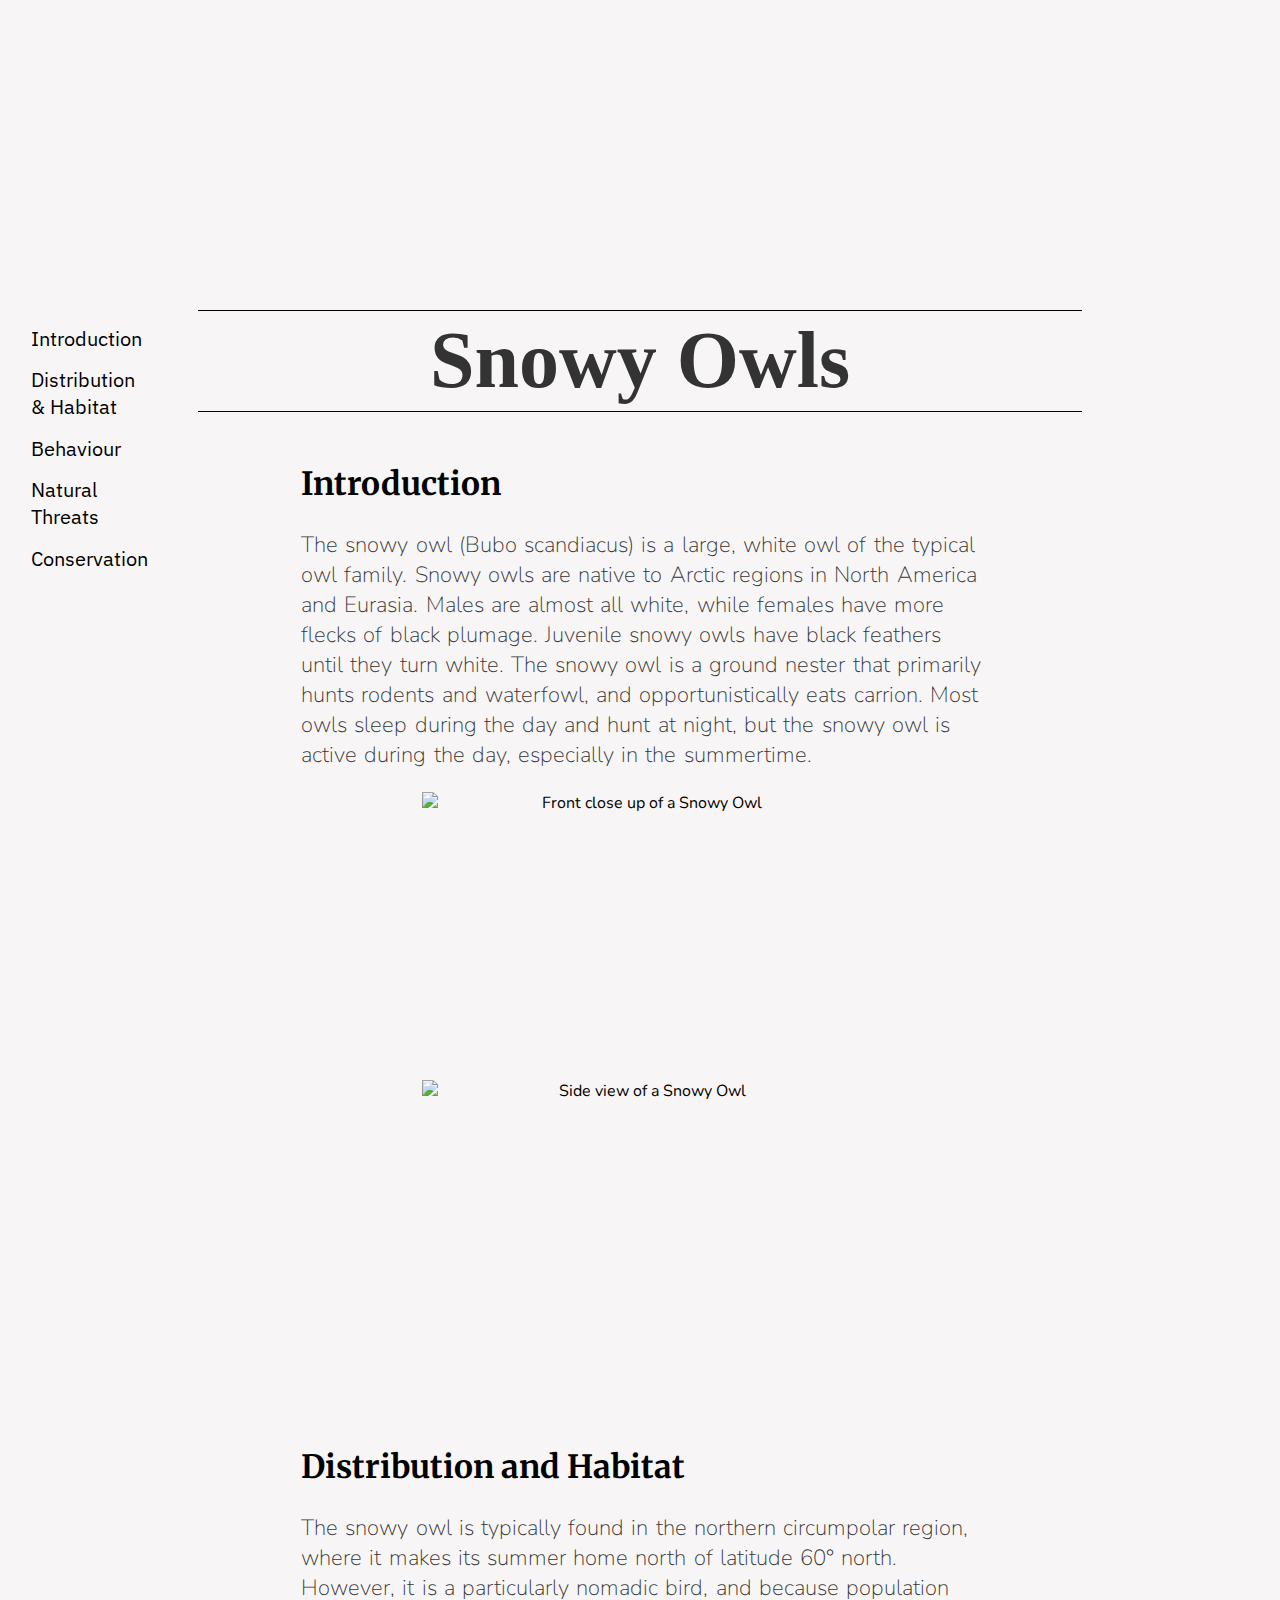
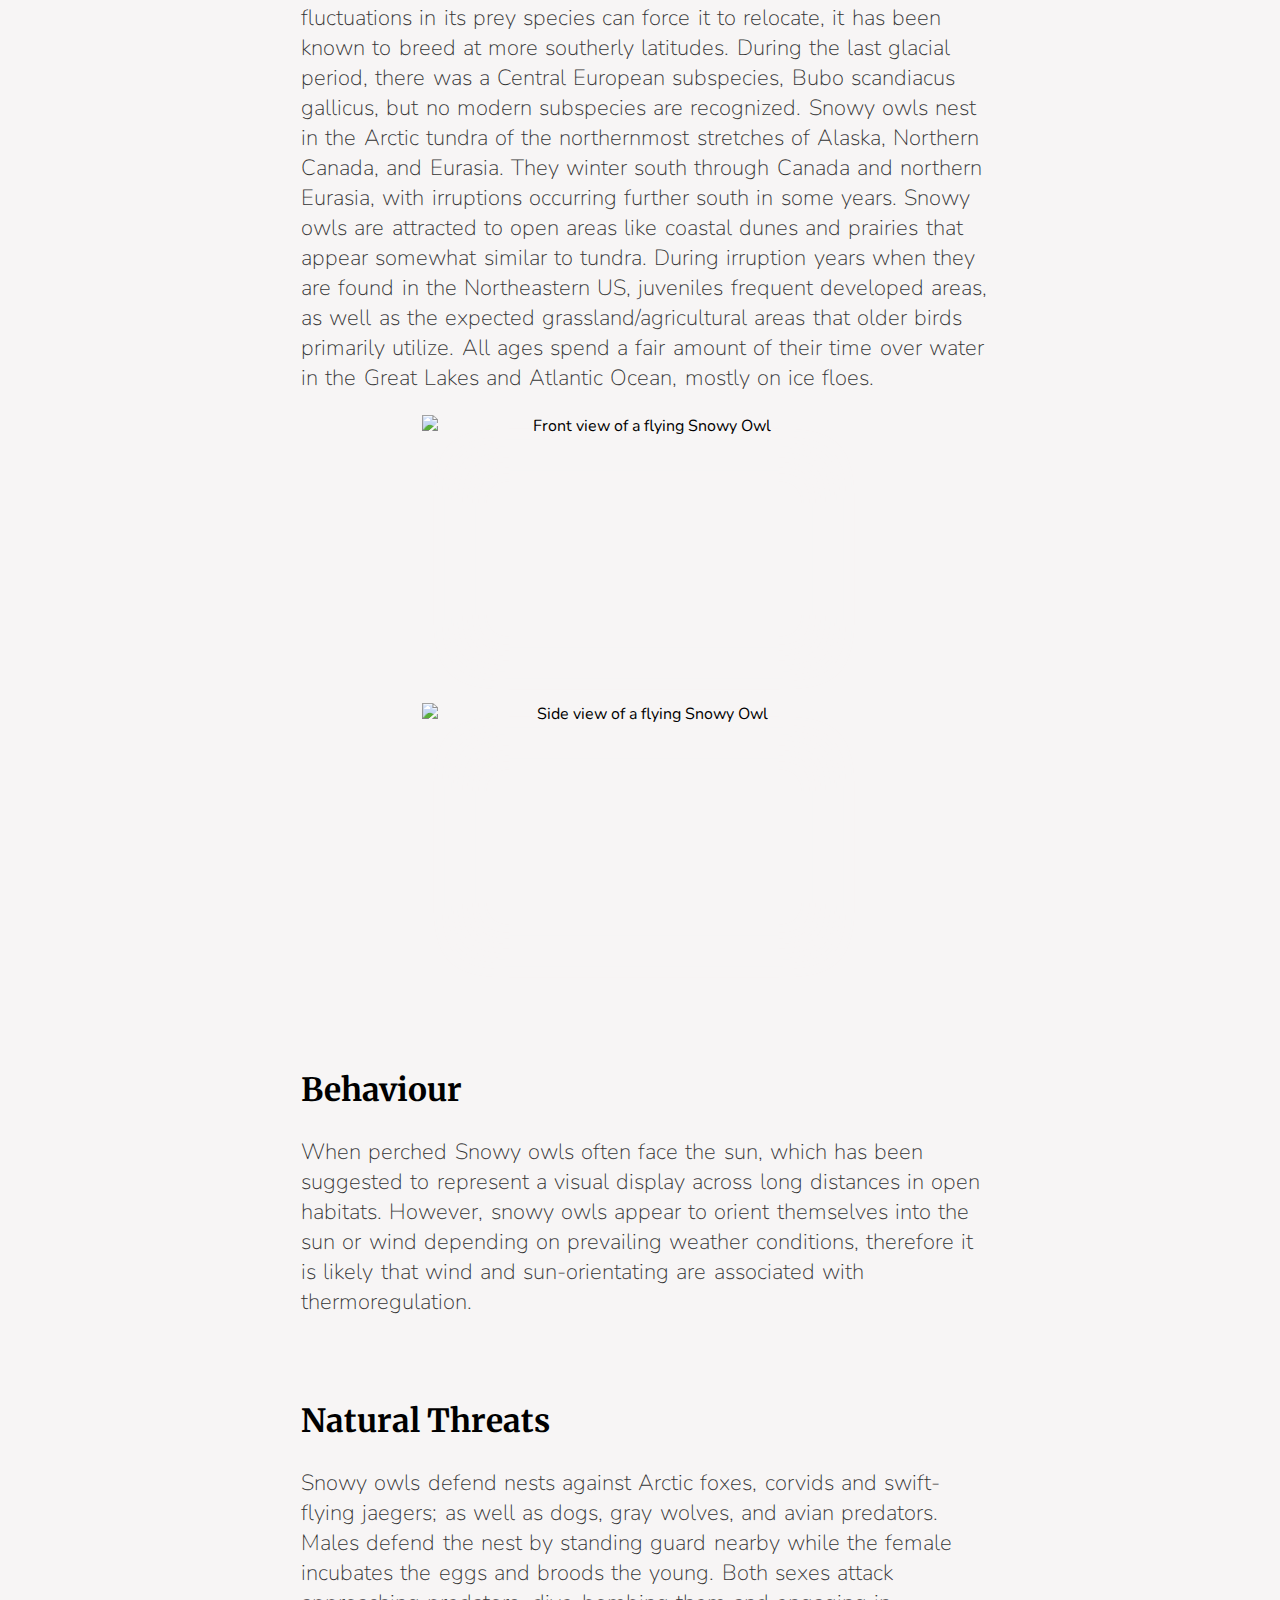
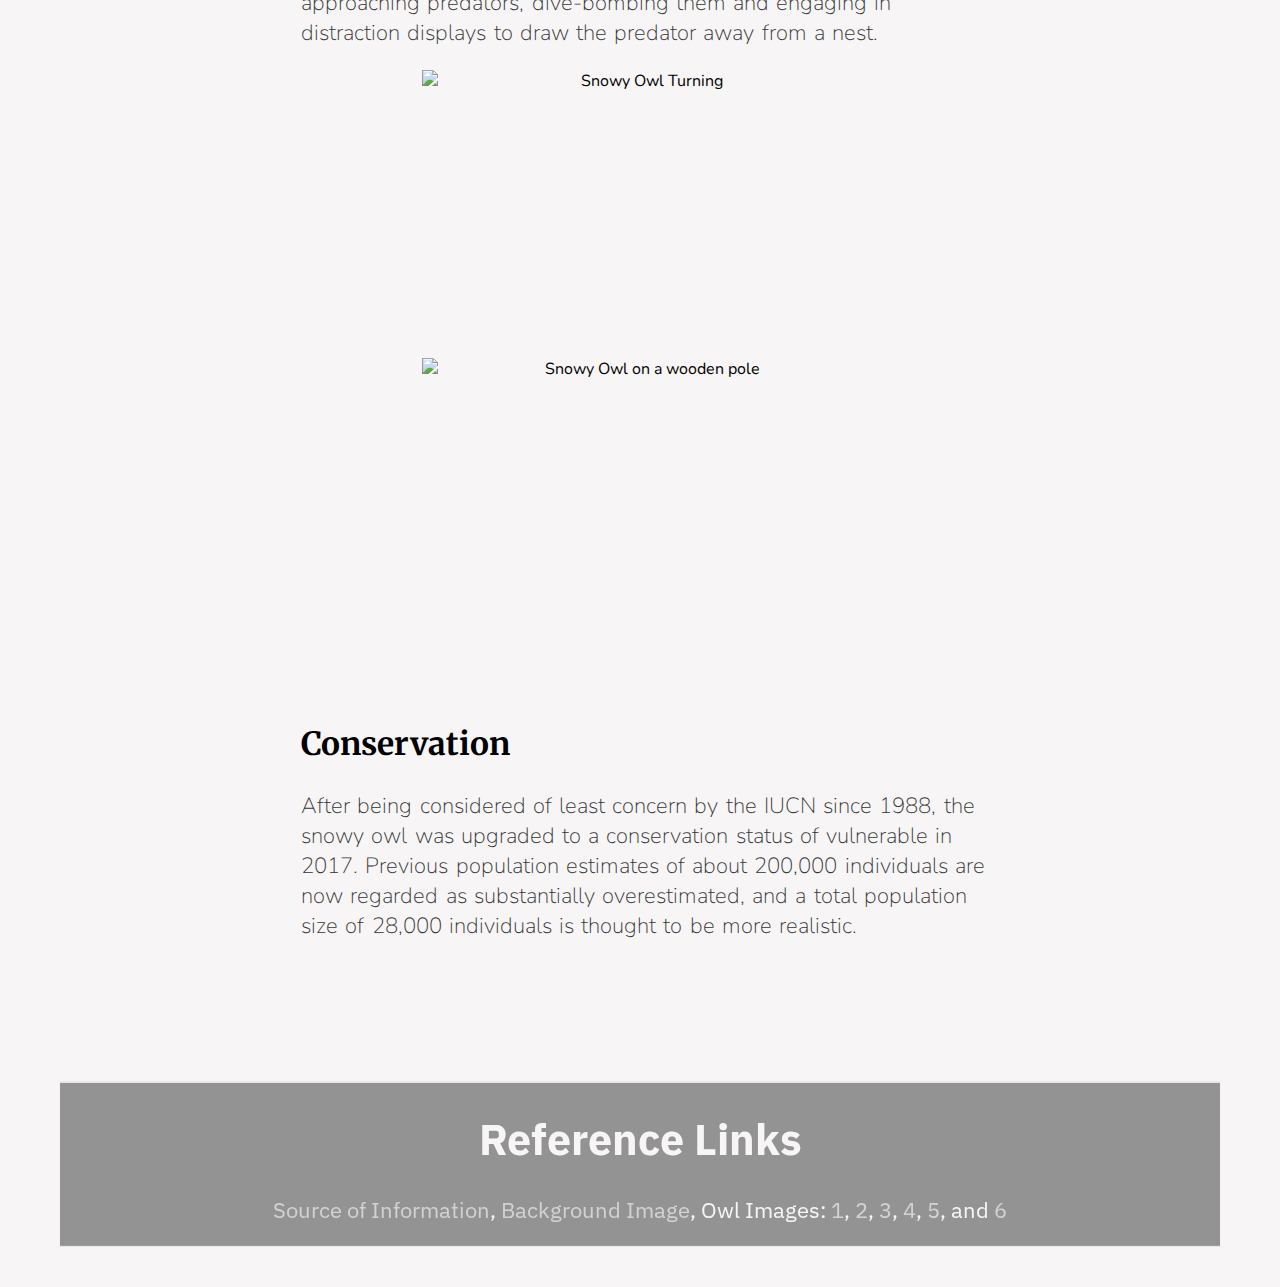
==== index.html @ 96565e96 "References and Layout" ====
<!DOCTYPE html>
<link rel="stylesheet" type="text/css" href="main.css">
<link rel="script" type="text/javascript" href="script.js">

<title>
  Snowy Owls
</title>

<div class = "banner-image-container" id = "Introduction"></div>

<ul class = "list-left">
  <li><a href="#Introduction">Introduction</a></li>
  <li><a href="#Distribution and Habitat">Distribution & Habitat</a></li>
  <li><a href="#Behaviour">Behaviour</a></li>
  <li><a href="#Natural Threats">Natural Threats</a></li>
  <li><a href="#Conservation">Conservation</a></li>
  <li><a href="#References">References</a></li>
</ul>

<div class = "sticky-head-container">
  <h1 class = "head-container">
    Snowy Owls
  </h1>
</div>

<div class = "body-container">
  <h2 class = "subtitle">Introduction</h2>
  <p class = "info-container">
    The snowy owl (Bubo scandiacus) is a large, white owl of the typical owl family. Snowy owls are native to Arctic regions in North America and Eurasia. Males are almost all white, while females have more flecks of black plumage. Juvenile snowy owls have black feathers until they turn white. The snowy owl is a ground nester that primarily hunts rodents and waterfowl, and opportunistically eats carrion. Most owls sleep during the day and hunt at night, but the snowy owl is active during the day, especially in the summertime.
  </p>

  <div class = "body-image-container">
    <p>
        <img class = "body-image" src = "content/Close Owl.png" alt = "Front close up of a Snowy Owl">
        <img class = "body-image" src = "content/owlStaring.png" alt = "Side view of a Snowy Owl">
    </p>
  </div>

  <br><br>

  <h2 class = "subtitle" id = "Distribution and Habitat">Distribution and Habitat</h2>
  <p class = "info-container">
    The snowy owl is typically found in the northern circumpolar region, where it makes its summer home north of latitude 60° north. However, it is a particularly nomadic bird, and because population fluctuations in its prey species can force it to relocate, it has been known to breed at more southerly latitudes. During the last glacial period, there was a Central European subspecies, Bubo scandiacus gallicus, but no modern subspecies are recognized.
    Snowy owls nest in the Arctic tundra of the northernmost stretches of Alaska, Northern Canada, and Eurasia. They winter south through Canada and northern Eurasia, with irruptions occurring further south in some years. Snowy owls are attracted to open areas like coastal dunes and prairies that appear somewhat similar to tundra. During irruption years when they are found in the Northeastern US, juveniles frequent developed areas, as well as the expected grassland/agricultural areas that older birds primarily utilize. All ages spend a fair amount of their time over water in the Great Lakes and Atlantic Ocean, mostly on ice floes.
  </p>

  <div class = "body-image-container">
    <p>
        <img class = "body-image" src = "content/owlFlight.png" alt = "Front view of a flying Snowy Owl">
        <img class = "body-image" src = "content/owlFlight2.png" alt = "Side view of a flying Snowy Owl">
    </p>
  </div>

  <br><br>

  <h2 class = "subtitle" id = "Behaviour">Behaviour</h2>
  <p class = "info-container">
      When perched Snowy owls often face the sun, which has been suggested to represent a visual display across long distances in open habitats. However, snowy owls appear to orient themselves into the sun or wind depending on prevailing weather conditions, therefore it is likely that wind and sun-orientating are associated with thermoregulation.
  </p>

  <br><br>

  <h2 class = "subtitle" id = "Natural Threats">Natural Threats</h2>
  <p class = "info-container">
      Snowy owls defend nests against Arctic foxes, corvids and swift-flying jaegers; as well as dogs, gray wolves, and avian predators. Males defend the nest by standing guard nearby while the female incubates the eggs and broods the young. Both sexes attack approaching predators, dive-bombing them and engaging in distraction displays to draw the predator away from a nest.
  </p>

  <div class = "body-image-container">
    <p>
        <img class = "body-image" src = "content/snowOwlTurning.png" alt = "Snowy Owl Turning">
        <img class = "body-image" src = "content/snowOwlTurning2.png" alt = "Snowy Owl on a wooden pole">
    </p>
  </div>
  
  <br><br>

  <h2 class = "subtitle" id = "Conservation">Conservation</h2>
  <p class = "info-container">
      After being considered of least concern by the IUCN since 1988, the snowy owl was upgraded to a conservation status of vulnerable in 2017. Previous population estimates of about 200,000 individuals are now regarded as substantially overestimated, and a total population size of 28,000 individuals is thought to be more realistic.
  </p>
</div>

<div class = "banner-image-container">
  <div class = "footer" id = "References">
    <h1>Reference Links</h1>
    <p>
      <a class = "reference" href = https://en.wikipedia.org/wiki/Snowy_owl target="_blank">Source of Information</a>, 
      <a class = "reference" href = https://commons.wikimedia.org/wiki/File:Snowy_forest_in_Austria_(Unsplash).jpg target="_blank">Background Image</a>, 
      Owl Images: 
      <a class = "reference" href = https://vistapointe.net/snowy-owl.html target="_blank">1</a>, 
      <a class = "reference" href = https://www.audubon.org/field-guide/bird/snowy-owl target="_blank">2</a>, 
      <a class = "reference" href = https://dailyhive.com/toronto/toronto-snowy-owls-photos target="_blank">3</a>, 
      <a class = "reference" href = https://oceanwide-expeditions.com/blog/secrets-of-the-snowy-owl-habitat-adaptations-and-other-facts target="_blank">4</a>, 
      <a class = "reference" href = https://bryanpfeiffer.com/2017/11/10/snowy-owl-alert target="_blank">5</a>, and 
      <a class = "reference" href = https://www.metrotimes.com/news-hits/archives/2017/12/29/locals-say-theyre-spotting-snowy-owls-in-downtown-detroit target="_blank">6</a>
    </p>
  </div>
</div>
---- main.css ----
@import url("https://fonts.googleapis.com/css?family=Oxygen|Merriweather:300i|Questrial|Nunito:300|IBM+Plex+Sans:300i");
*{ box-sizing: border-box}

html {height: 100%}

.banner-image-container {
    background-image: url("content/Snowy_forest 3.png");
    min-height: 32.5%;
    margin: 0% 0% 0.75% 0%;
    background-attachment: fixed;
    background-position: center;
    background-repeat: no-repeat;
    background-size: cover;
    filter: opacity(50px);
}

body {
    color: black;
    background-color: #F7F5F5 ;
    height: 100%;
}

.sticky-head-container{
    position: sticky;
    top: 0;
    margin: 0.5% 15% 0.5% 15%;
    background-color: #F7F5F5;
}

.head-container {
    margin: 0.5% 0% 0.5% 0%;
    padding: 0.5%;
    border-top: 0.015em solid black;
    border-bottom: 0.015em solid black;
    text-align: center;
    font-size: 500%;
    font-family: 'Merriweather' sans-serif;
    color: #333333;
}

.body-container {
    width: 56vw;
    display: inline-block;
    margin: 0.5% 22% 1.5% 22%;
    padding: 1% 1.2% 1% 1.2%;
}

.subtitle {
    font-family: 'Merriweather', sans-serif;
    font-size: 200%;
}

.info-container {
    text-align: left;
    font-family: 'Nunito', sans-serif;
    font-weight: 2;
    font-size: 138%;
    word-spacing: 0.1em;
    color: #333333;
}

.body-image-container {
    text-align: center;
    vertical-align: middle;
    font-family: 'Nunito', sans-serif;
}

.body-image {
    display: inline-block;
    text-align: center;
    vertical-align: middle;
    width: 28em;
    height: 18em;
    padding: 0% 0.25% 0% 0.25%;
    /* border: 2px solid black; */
    box-shadow: inset 0px 0px 40px 40px #F7F5F5;
}

.list-left {
    width: 12%;
    padding: 0;
    background-color: #F7F5F5;
    position: fixed;
    height: 30%;
    /* top: 32.5%; */
    bottom: 32.5%;
    overflow: auto;
    list-style-type: none;
    font-family: 'IBM Plex Sans', sans-serif;
    text-align: left;
    font-size: 125%;
}

.list-left a {
    display: block;
    color: #000;
    padding: 4.75% 15%;
    text-decoration: none;
}
  
.list-left a.active {
    background-color: #4CAF50;
    color: #F7F5F5;
}
  
.list-left a:hover:not(.active) {
    background-color: #777;
    color: #F7F5F5;
}

.footer {
    margin: 0% 4% 0% 4%;
    transform: translate(0, 52.5%);
    border: 0.02em solid #f1f1f1;
    background-color: rgba(0,0,0, 0.4);
    text-align: center;
    font-family: 'IBM Plex Sans', sans-serif;
    color: #F7F5F5;
    font-size: 135%;
  }

a.reference:link {
    color: rgb(210, 210, 210);
    text-decoration: none;
}

a.reference:visited {
    color: rgb(190, 190, 190);
    text-decoration: none;
}

a.reference:hover {
    color: rgb(190, 190, 190);
    text-decoration: none;
}

a.reference:active {
    color: rgb(190, 190, 190);
    text-decoration: none;
}
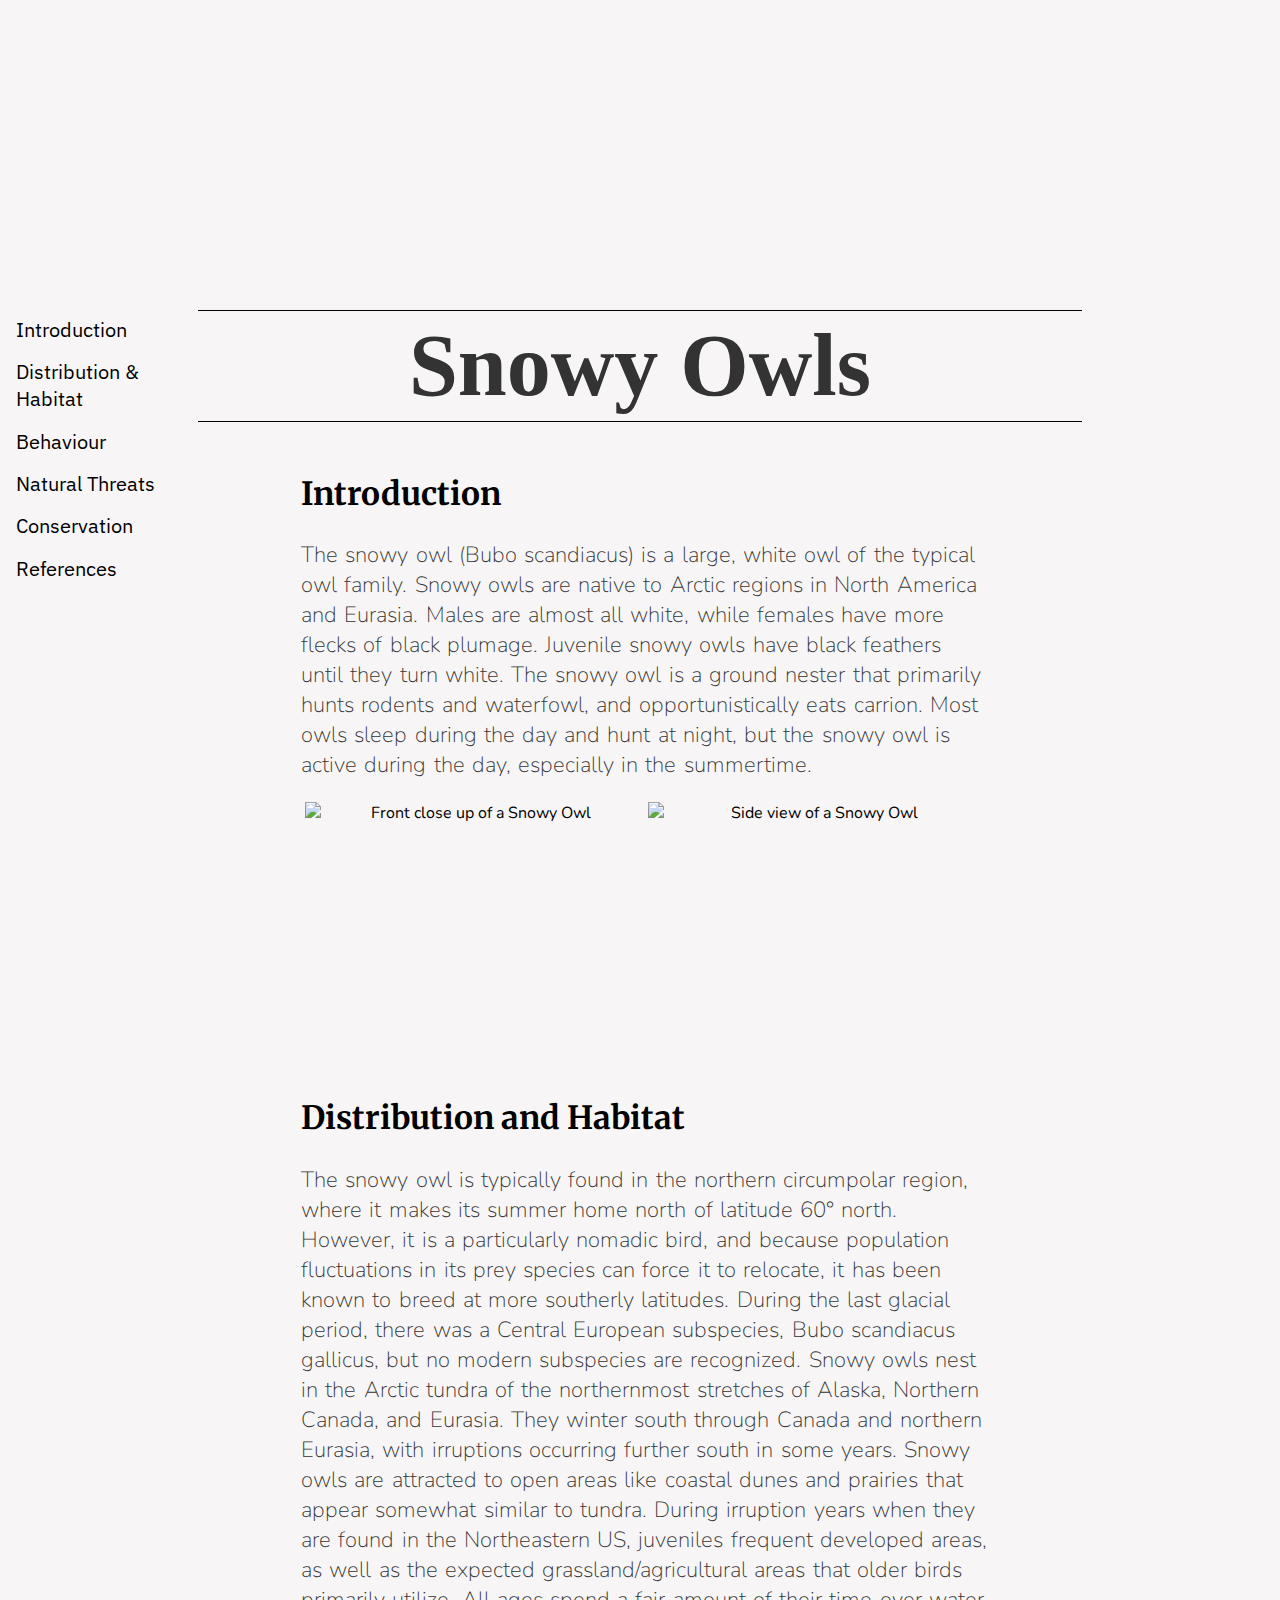
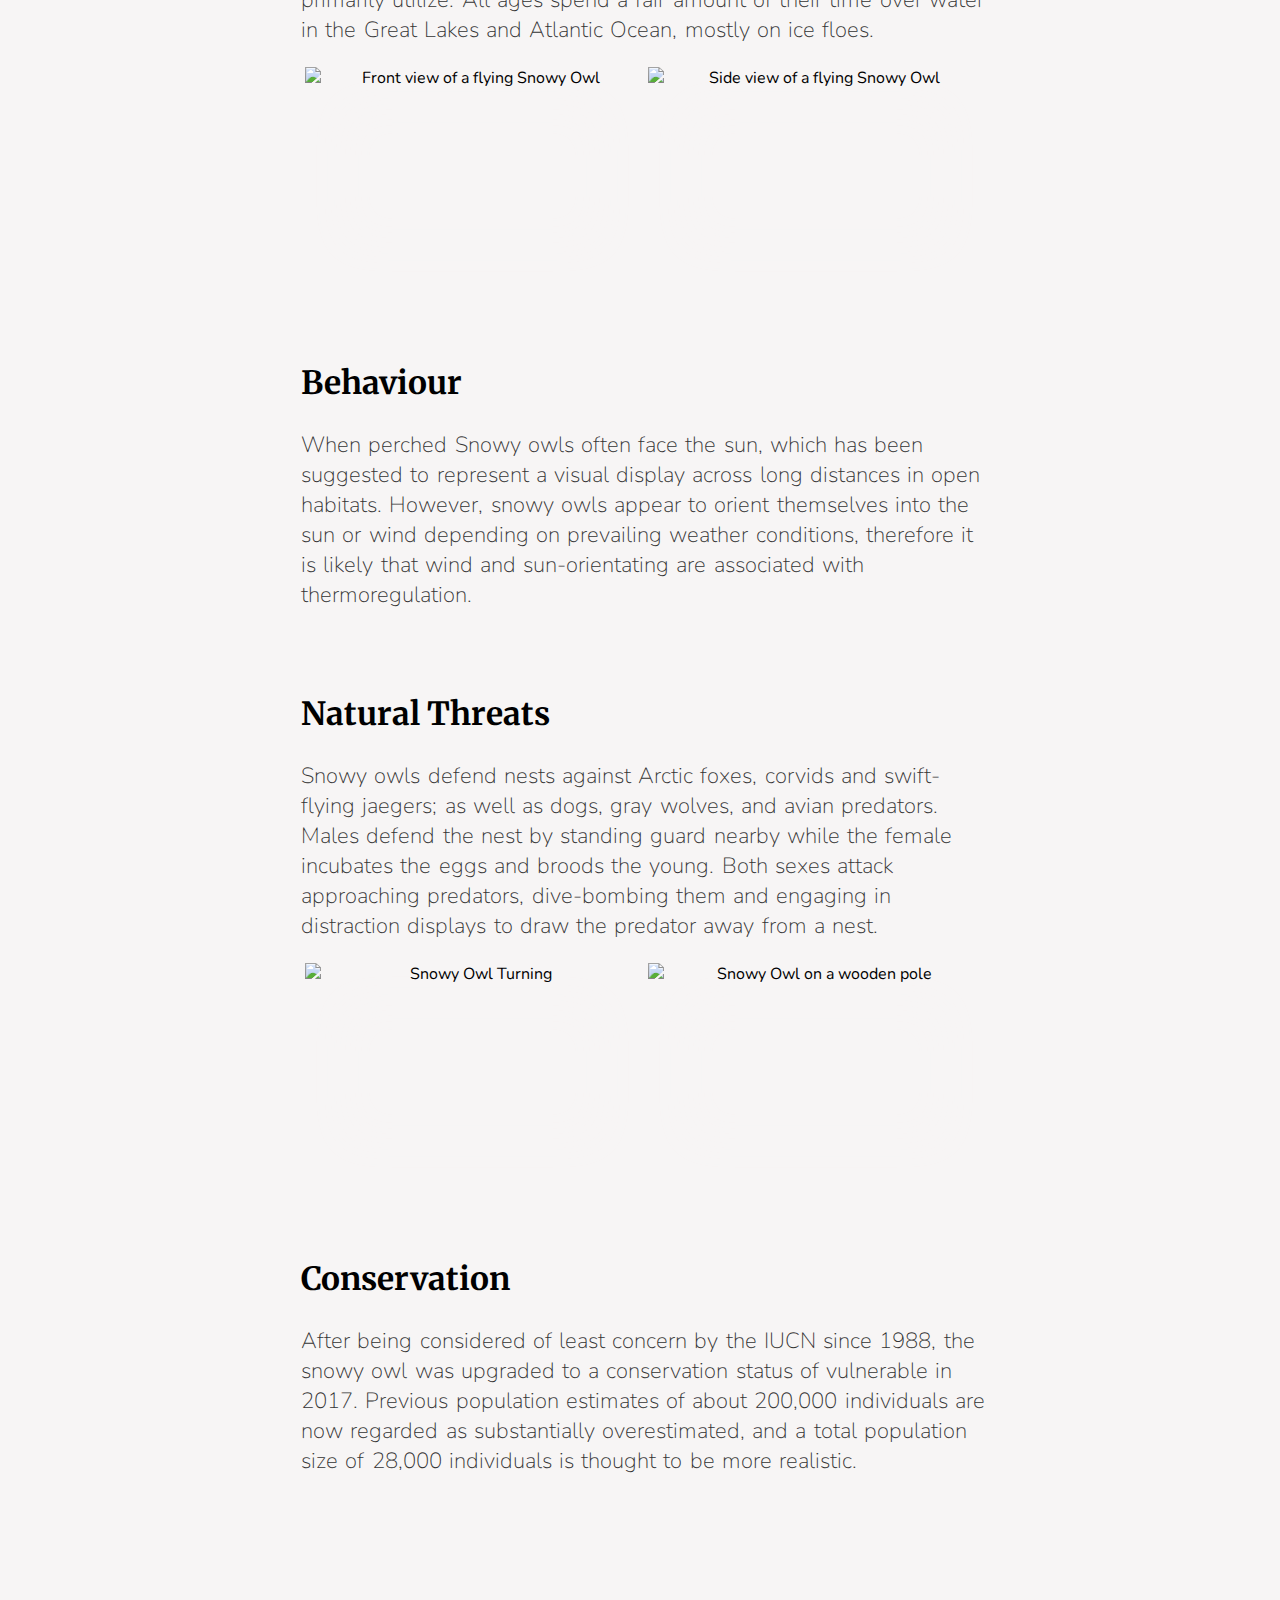
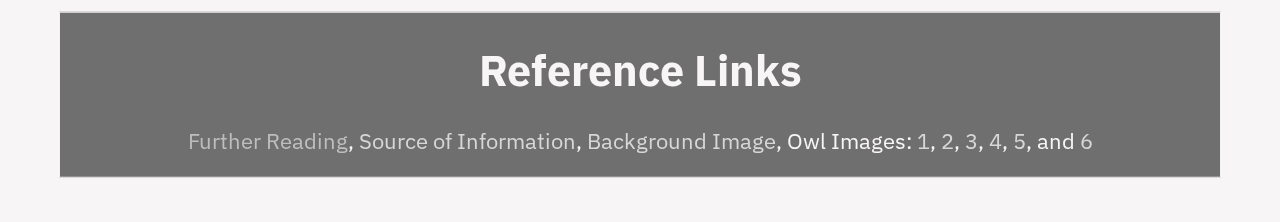
==== commit 0121aad7: "QOL Improvements" ====
--- a/index.html
+++ b/index.html
@@ -84,6 +84,7 @@
   <div class = "footer" id = "References">
     <h1>Reference Links</h1>
     <p>
+      <a class = "reference" href = >Further Reading</a>, 
       <a class = "reference" href = https://en.wikipedia.org/wiki/Snowy_owl target="_blank">Source of Information</a>, 
       <a class = "reference" href = https://commons.wikimedia.org/wiki/File:Snowy_forest_in_Austria_(Unsplash).jpg target="_blank">Background Image</a>, 
       Owl Images: 
--- a/main.css
+++ b/main.css
@@ -1,7 +1,10 @@
 @import url("https://fonts.googleapis.com/css?family=Oxygen|Merriweather:300i|Questrial|Nunito:300|IBM+Plex+Sans:300i");
 *{ box-sizing: border-box}
 
-html {height: 100%}
+html {
+    height: 100%;
+    scroll-behavior: smooth;
+}
 
 .banner-image-container {
     background-image: url("content/Snowy_forest 3.png");
@@ -33,7 +36,7 @@
     border-top: 0.015em solid black;
     border-bottom: 0.015em solid black;
     text-align: center;
-    font-size: 500%;
+    font-size: 550%;
     font-family: 'Merriweather' sans-serif;
     color: #333333;
 }
@@ -69,20 +72,18 @@
     display: inline-block;
     text-align: center;
     vertical-align: middle;
-    width: 28em;
-    height: 18em;
+    width: 26.5vw;
+    height: 17vw;
     padding: 0% 0.25% 0% 0.25%;
-    /* border: 2px solid black; */
     box-shadow: inset 0px 0px 40px 40px #F7F5F5;
 }
 
 .list-left {
-    width: 12%;
+    width: 12.6%;
     padding: 0;
     background-color: #F7F5F5;
     position: fixed;
-    height: 30%;
-    /* top: 32.5%; */
+    height: 31%;
     bottom: 32.5%;
     overflow: auto;
     list-style-type: none;
@@ -94,7 +95,7 @@
 .list-left a {
     display: block;
     color: #000;
-    padding: 4.75% 15%;
+    padding: 4.75% 5%;
     text-decoration: none;
 }
   
@@ -106,13 +107,14 @@
 .list-left a:hover:not(.active) {
     background-color: #777;
     color: #F7F5F5;
+    transition: 0.25s;
 }
 
 .footer {
     margin: 0% 4% 0% 4%;
-    transform: translate(0, 52.5%);
+    transform: translate(0, 50%);
     border: 0.02em solid #f1f1f1;
-    background-color: rgba(0,0,0, 0.4);
+    background-color: rgba(0,0,0, 0.55);
     text-align: center;
     font-family: 'IBM Plex Sans', sans-serif;
     color: #F7F5F5;
@@ -120,7 +122,7 @@
   }
 
 a.reference:link {
-    color: rgb(210, 210, 210);
+    color: rgb(215, 215, 215);
     text-decoration: none;
 }
 
@@ -130,11 +132,14 @@
 }
 
 a.reference:hover {
-    color: rgb(190, 190, 190);
+    color: rgb(255, 255, 255);
     text-decoration: none;
+    transition: 0.6s;
 }
 
 a.reference:active {
     color: rgb(190, 190, 190);
     text-decoration: none;
-}+}
+
+/* TODO: Second page for 'further reading' */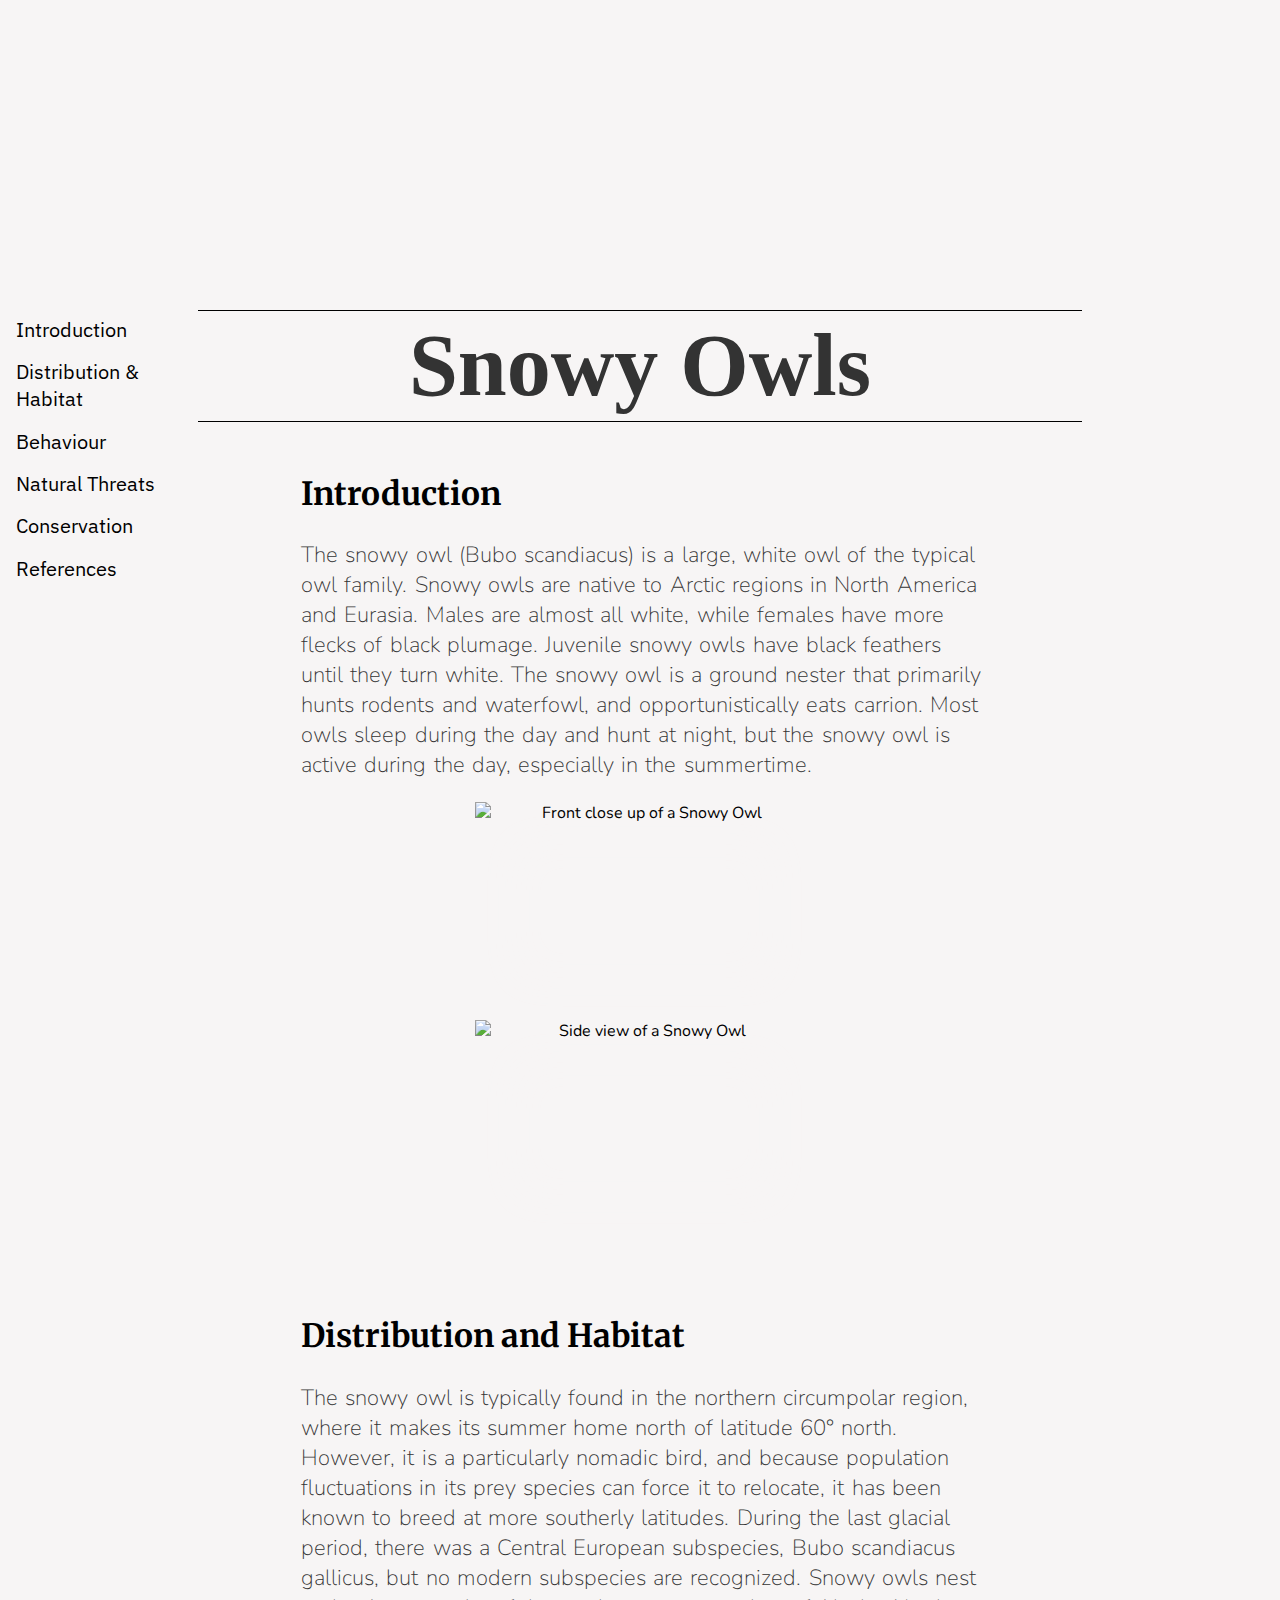
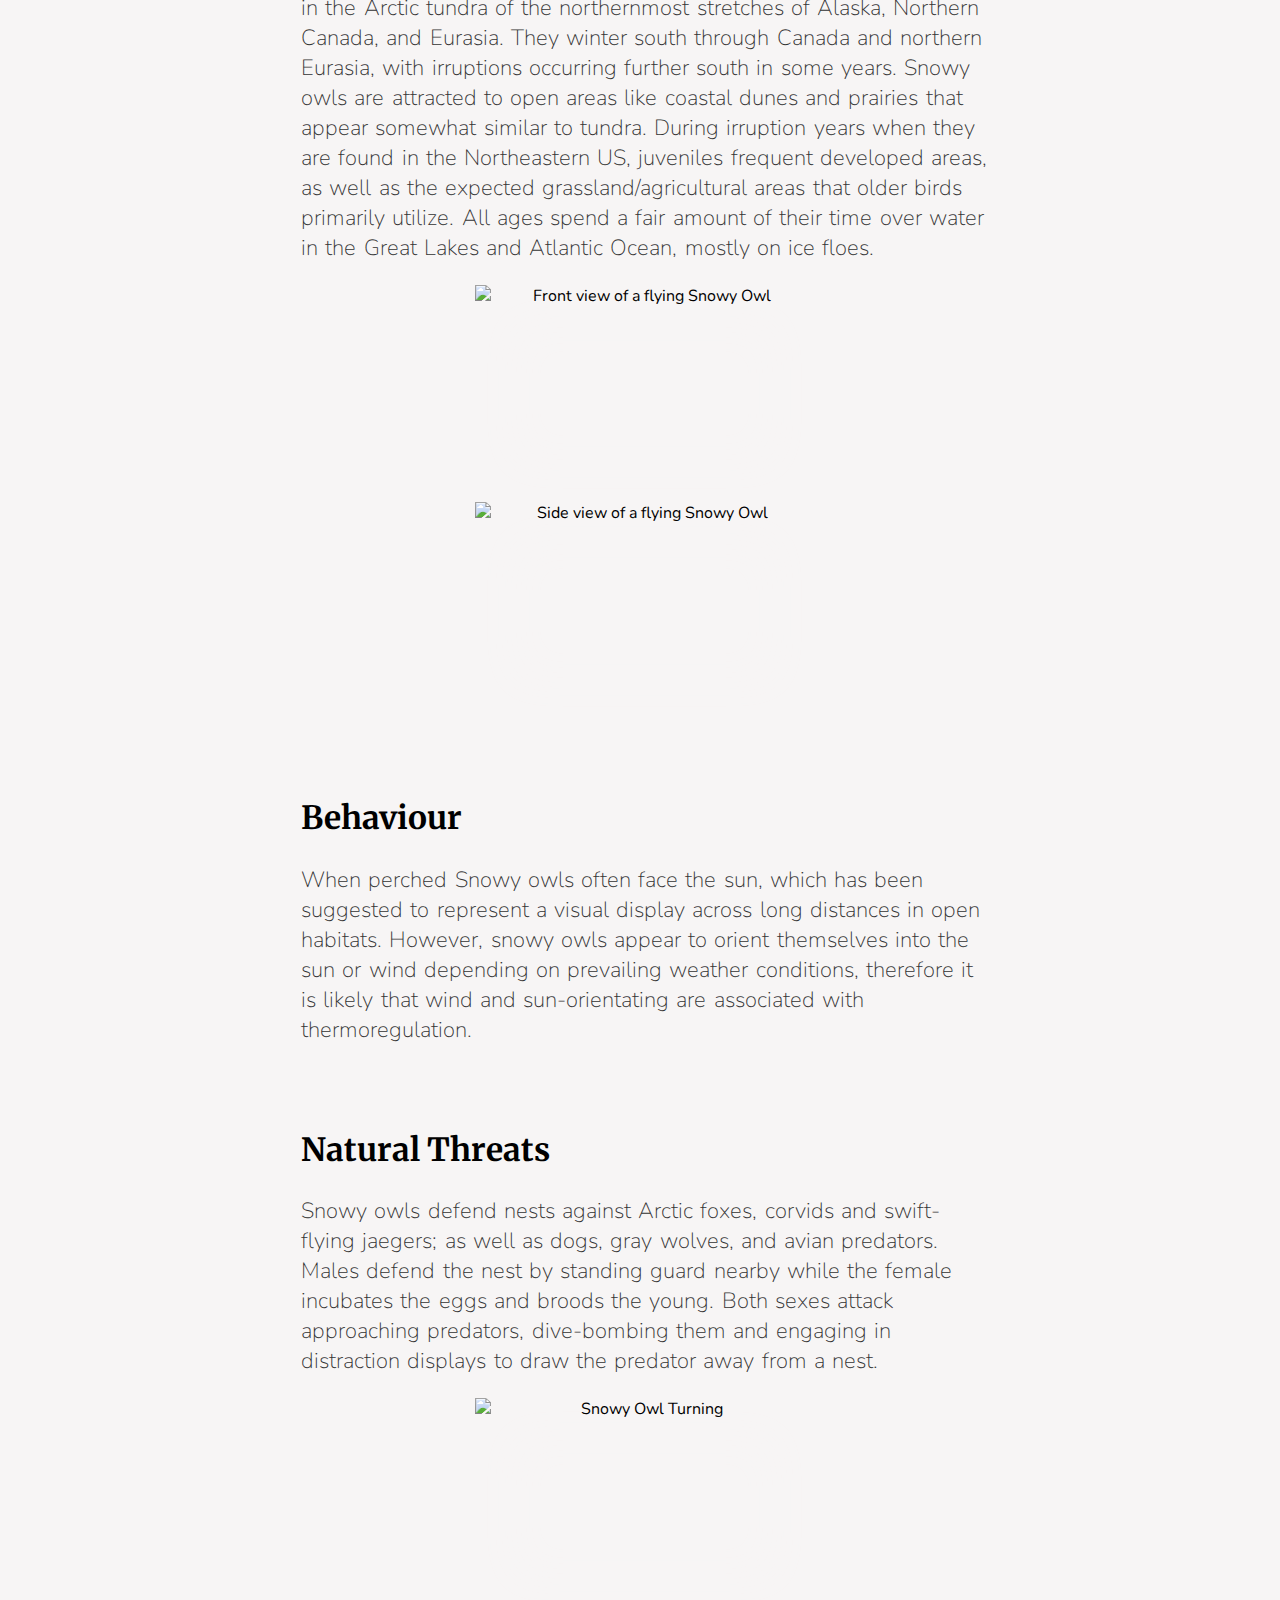
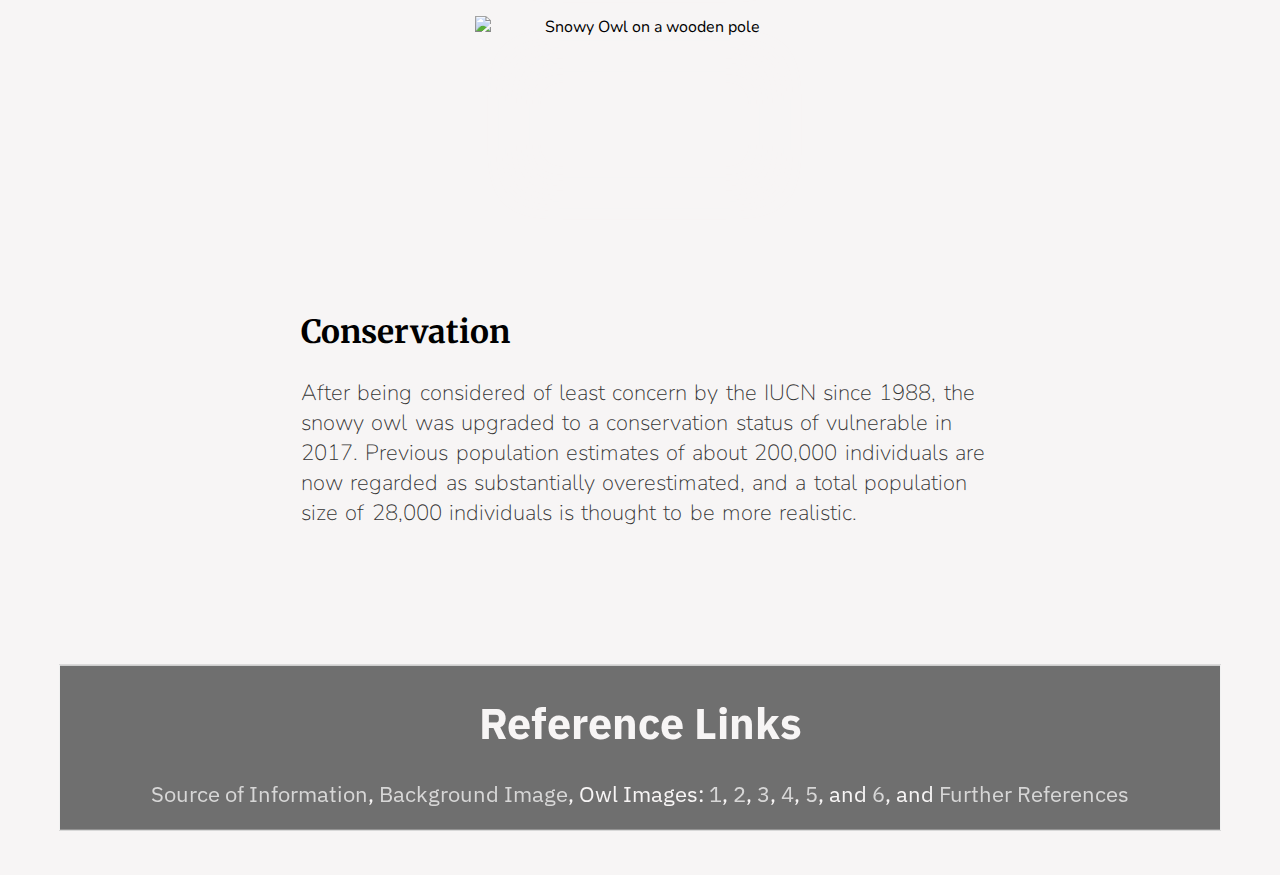
==== commit 95018191: "References" ====
--- a/index.html
+++ b/index.html
@@ -6,7 +6,7 @@
   Snowy Owls
 </title>
 
-<div class = "banner-image-container" id = "Introduction"></div>
+<div class = "banner-image-container" alt = "Snowy forest on a mountain" id = "Introduction" ></div>
 
 <ul class = "list-left">
   <li><a href="#Introduction">Introduction</a></li>
@@ -29,12 +29,10 @@
     The snowy owl (Bubo scandiacus) is a large, white owl of the typical owl family. Snowy owls are native to Arctic regions in North America and Eurasia. Males are almost all white, while females have more flecks of black plumage. Juvenile snowy owls have black feathers until they turn white. The snowy owl is a ground nester that primarily hunts rodents and waterfowl, and opportunistically eats carrion. Most owls sleep during the day and hunt at night, but the snowy owl is active during the day, especially in the summertime.
   </p>
 
-  <div class = "body-image-container">
-    <p>
-        <img class = "body-image" src = "content/Close Owl.png" alt = "Front close up of a Snowy Owl">
-        <img class = "body-image" src = "content/owlStaring.png" alt = "Side view of a Snowy Owl">
-    </p>
-  </div>
+  <p class = "body-image-container">
+      <img class = "body-image" src = "content/Close Owl.png" alt = "Front close up of a Snowy Owl">
+      <img class = "body-image" src = "content/owlStaring.png" alt = "Side view of a Snowy Owl">
+  </p>
 
   <br><br>
 
@@ -44,12 +42,10 @@
     Snowy owls nest in the Arctic tundra of the northernmost stretches of Alaska, Northern Canada, and Eurasia. They winter south through Canada and northern Eurasia, with irruptions occurring further south in some years. Snowy owls are attracted to open areas like coastal dunes and prairies that appear somewhat similar to tundra. During irruption years when they are found in the Northeastern US, juveniles frequent developed areas, as well as the expected grassland/agricultural areas that older birds primarily utilize. All ages spend a fair amount of their time over water in the Great Lakes and Atlantic Ocean, mostly on ice floes.
   </p>
 
-  <div class = "body-image-container">
-    <p>
-        <img class = "body-image" src = "content/owlFlight.png" alt = "Front view of a flying Snowy Owl">
-        <img class = "body-image" src = "content/owlFlight2.png" alt = "Side view of a flying Snowy Owl">
-    </p>
-  </div>
+  <p class = "body-image-container">
+      <img class = "body-image" src = "content/owlFlight.png" alt = "Front view of a flying Snowy Owl">
+      <img class = "body-image" src = "content/owlFlight2.png" alt = "Side view of a flying Snowy Owl">
+  </p>
 
   <br><br>
 
@@ -65,12 +61,10 @@
       Snowy owls defend nests against Arctic foxes, corvids and swift-flying jaegers; as well as dogs, gray wolves, and avian predators. Males defend the nest by standing guard nearby while the female incubates the eggs and broods the young. Both sexes attack approaching predators, dive-bombing them and engaging in distraction displays to draw the predator away from a nest.
   </p>
 
-  <div class = "body-image-container">
-    <p>
-        <img class = "body-image" src = "content/snowOwlTurning.png" alt = "Snowy Owl Turning">
-        <img class = "body-image" src = "content/snowOwlTurning2.png" alt = "Snowy Owl on a wooden pole">
-    </p>
-  </div>
+  <p class = "body-image-container">
+      <img class = "body-image" src = "content/snowOwlTurning.png" alt = "Snowy Owl Turning">
+      <img class = "body-image" src = "content/snowOwlTurning2.png" alt = "Snowy Owl on a wooden pole">
+  </p>
   
   <br><br>
 
@@ -80,11 +74,10 @@
   </p>
 </div>
 
-<div class = "banner-image-container">
+<div class = "banner-image-container" alt = "Snowy forest on a mountain">
   <div class = "footer" id = "References">
     <h1>Reference Links</h1>
     <p>
-      <a class = "reference" href = >Further Reading</a>, 
       <a class = "reference" href = https://en.wikipedia.org/wiki/Snowy_owl target="_blank">Source of Information</a>, 
       <a class = "reference" href = https://commons.wikimedia.org/wiki/File:Snowy_forest_in_Austria_(Unsplash).jpg target="_blank">Background Image</a>, 
       Owl Images: 
@@ -93,7 +86,8 @@
       <a class = "reference" href = https://dailyhive.com/toronto/toronto-snowy-owls-photos target="_blank">3</a>, 
       <a class = "reference" href = https://oceanwide-expeditions.com/blog/secrets-of-the-snowy-owl-habitat-adaptations-and-other-facts target="_blank">4</a>, 
       <a class = "reference" href = https://bryanpfeiffer.com/2017/11/10/snowy-owl-alert target="_blank">5</a>, and 
-      <a class = "reference" href = https://www.metrotimes.com/news-hits/archives/2017/12/29/locals-say-theyre-spotting-snowy-owls-in-downtown-detroit target="_blank">6</a>
+      <a class = "reference" href = https://www.metrotimes.com/news-hits/archives/2017/12/29/locals-say-theyre-spotting-snowy-owls-in-downtown-detroit target="_blank">6</a>, and 
+      <a class = "reference" href = "subpage.html" target="_blank">Further References</a>
     </p>
   </div>
 </div>--- a/main.css
+++ b/main.css
@@ -72,7 +72,7 @@
     display: inline-block;
     text-align: center;
     vertical-align: middle;
-    width: 26.5vw;
+    width: 26.67vw;
     height: 17vw;
     padding: 0% 0.25% 0% 0.25%;
     box-shadow: inset 0px 0px 40px 40px #F7F5F5;
@@ -142,4 +142,13 @@
     text-decoration: none;
 }
 
-/* TODO: Second page for 'further reading' */+
+.reference-info {
+    text-align: left;
+    text-indent: 5%;
+    font-family: 'Nunito', sans-serif;
+    font-weight: 2;
+    font-size: 138%;
+    word-spacing: 0.1em;
+    color: #333333;
+}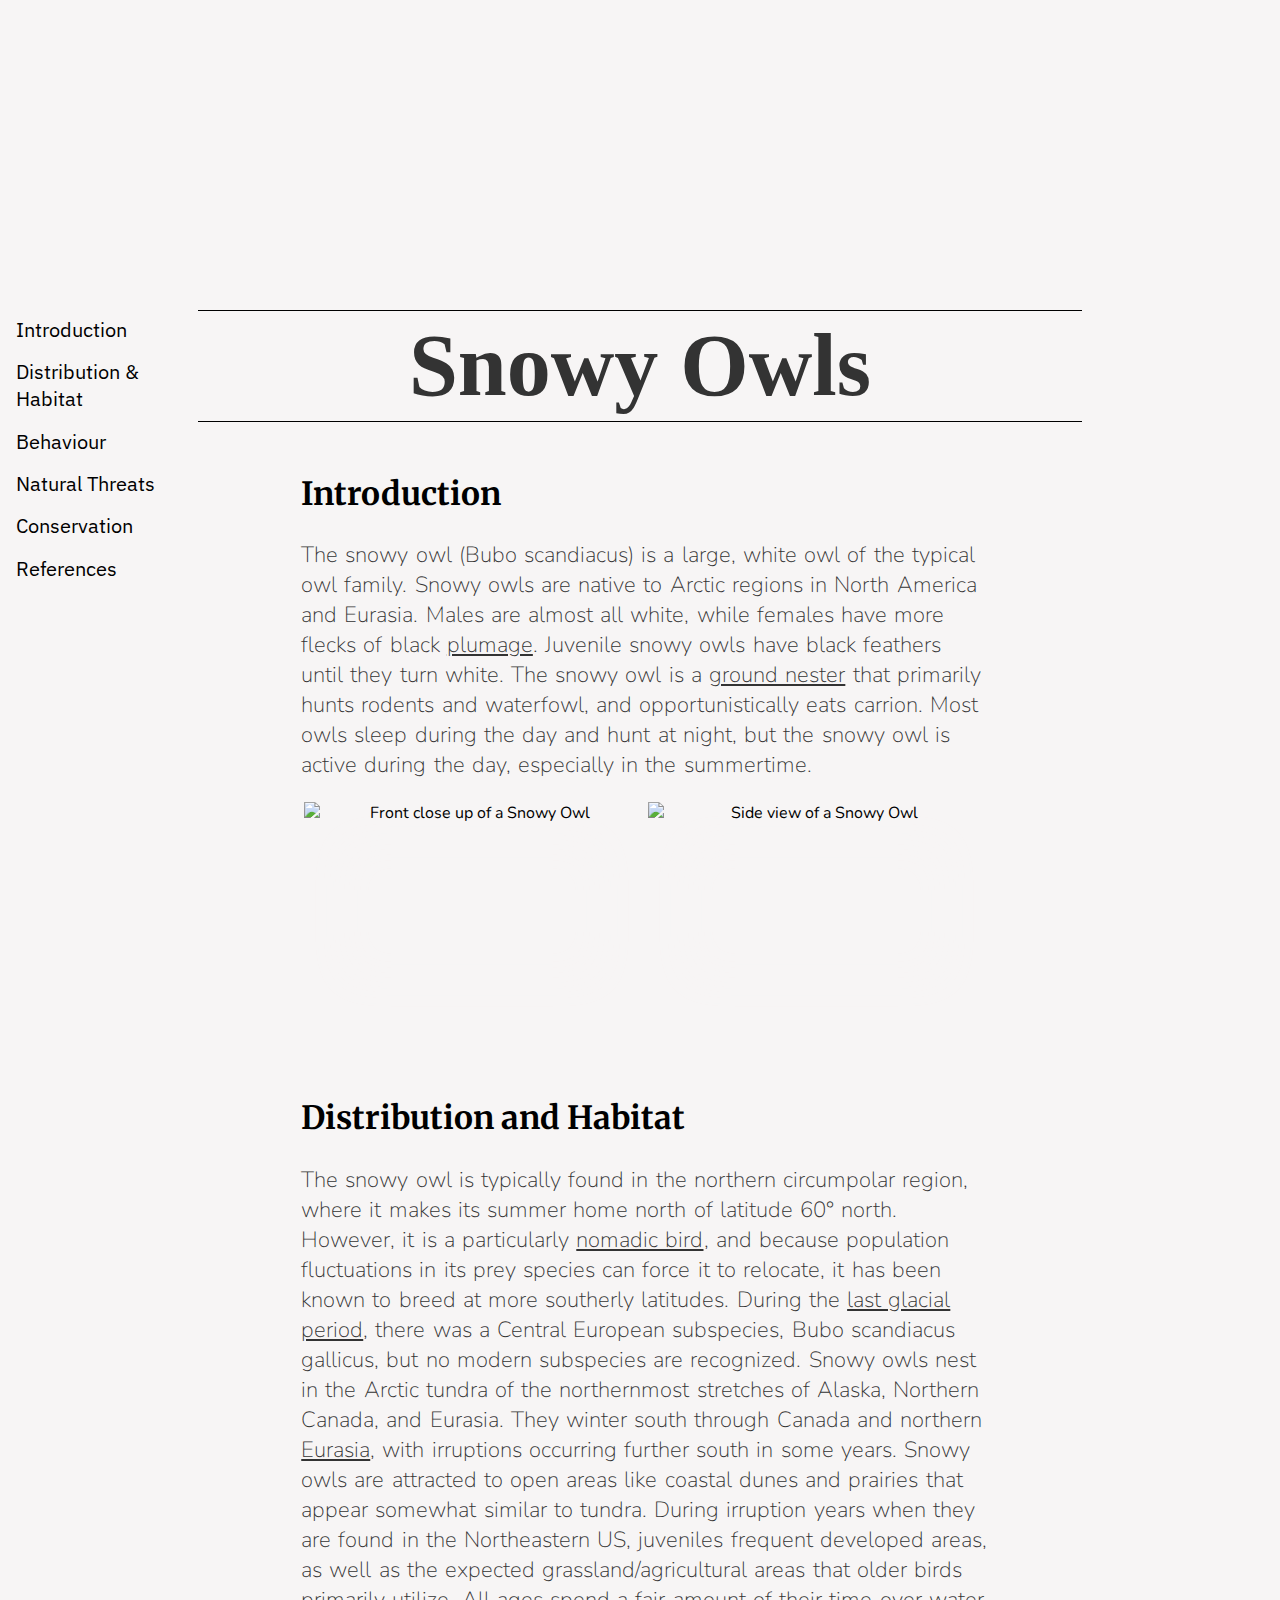
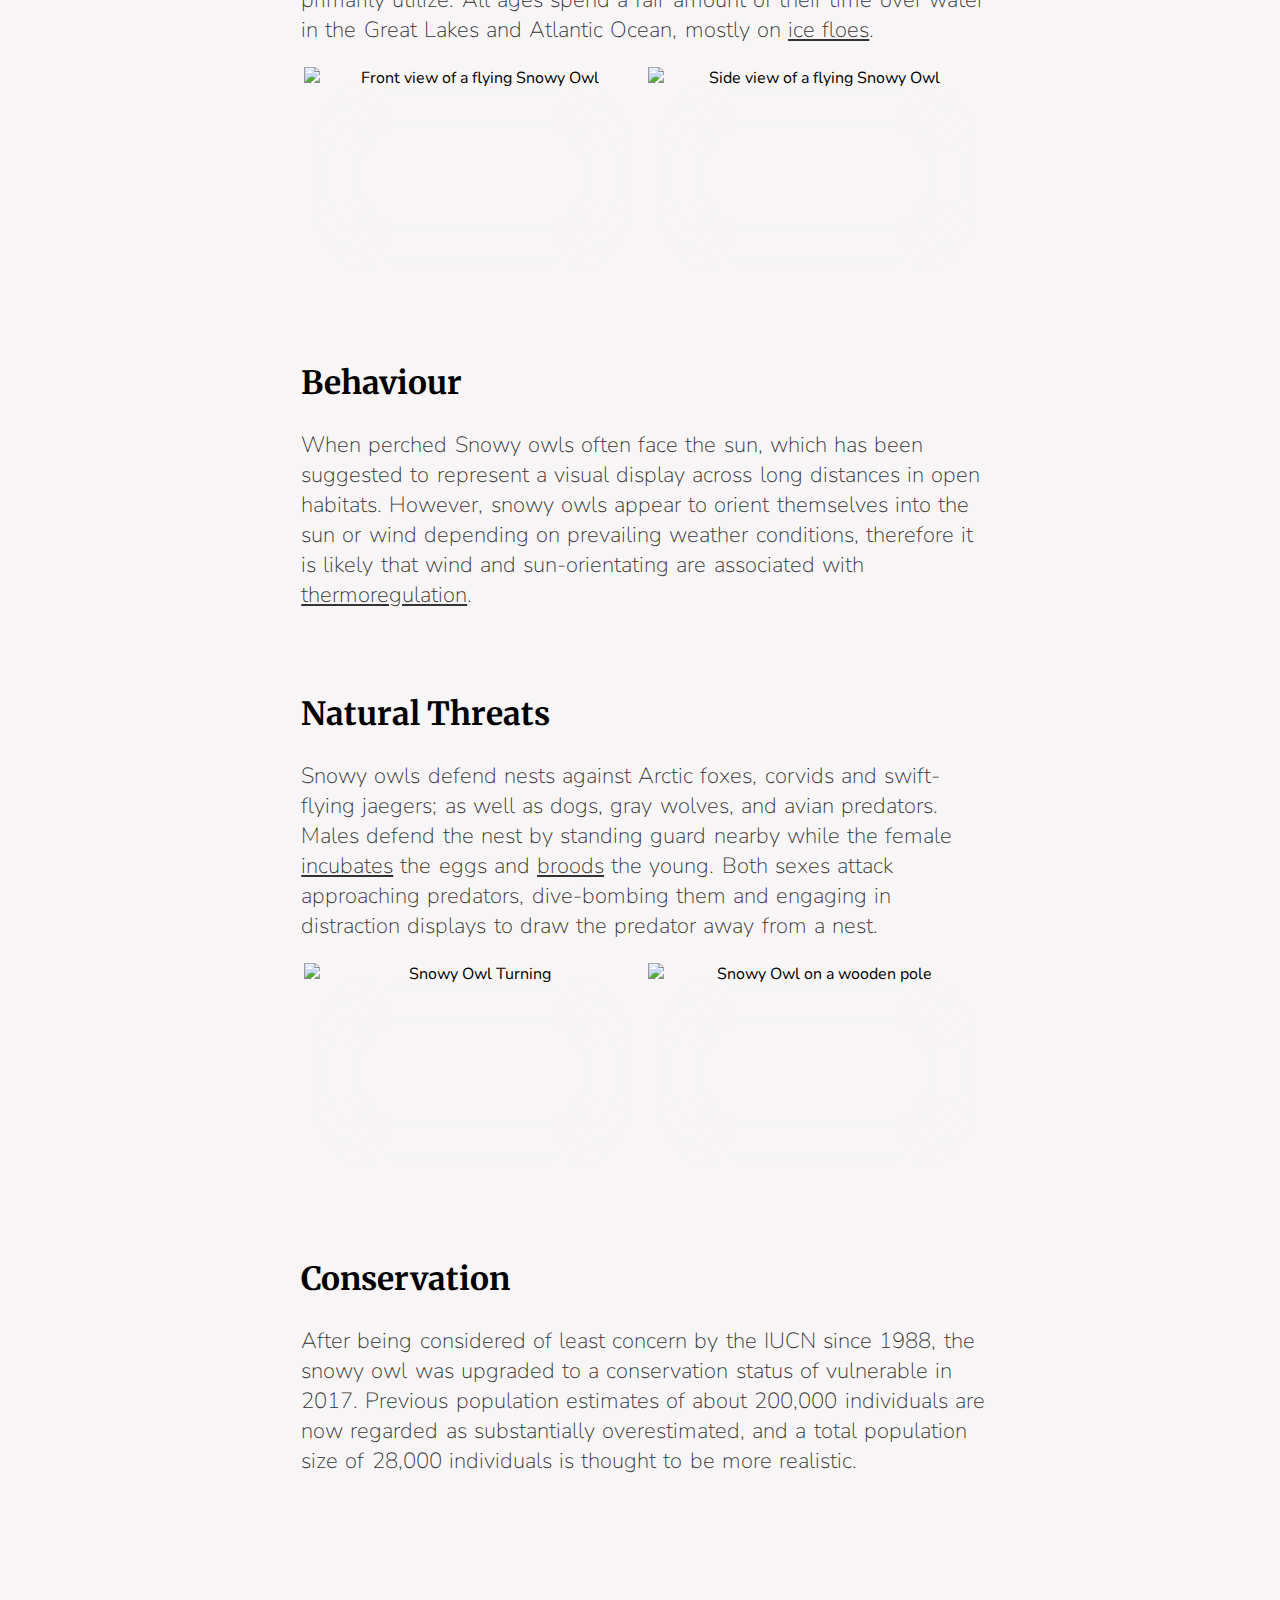
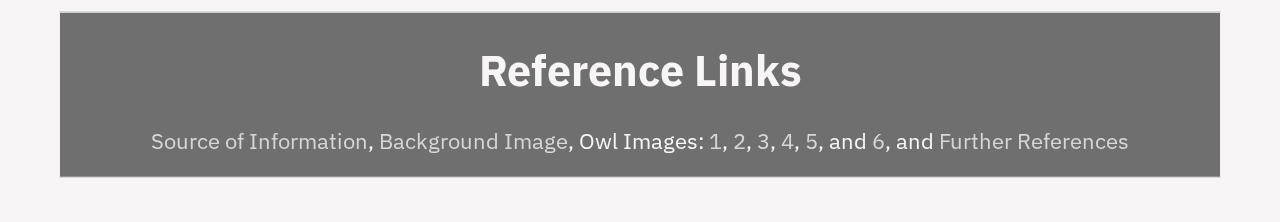
==== commit aaeb79ca: "Finished Website" ====
--- a/index.html
+++ b/index.html
@@ -26,7 +26,7 @@
 <div class = "body-container">
   <h2 class = "subtitle">Introduction</h2>
   <p class = "info-container">
-    The snowy owl (Bubo scandiacus) is a large, white owl of the typical owl family. Snowy owls are native to Arctic regions in North America and Eurasia. Males are almost all white, while females have more flecks of black plumage. Juvenile snowy owls have black feathers until they turn white. The snowy owl is a ground nester that primarily hunts rodents and waterfowl, and opportunistically eats carrion. Most owls sleep during the day and hunt at night, but the snowy owl is active during the day, especially in the summertime.
+    The snowy owl (Bubo scandiacus) is a large, white owl of the typical owl family. Snowy owls are native to Arctic regions in North America and Eurasia. Males are almost all white, while females have more flecks of black <a class = "subReference" href = "https://en.wikipedia.org/wiki/Plumage" target = "_blank">plumage</a>. Juvenile snowy owls have black feathers until they turn white. The snowy owl is a <a class = "subReference" href = "https://simple.wikipedia.org/wiki/Bird_nest#Ground_and_mound_nests" target = "_blank">ground nester</a> that primarily hunts rodents and waterfowl, and opportunistically eats carrion. Most owls sleep during the day and hunt at night, but the snowy owl is active during the day, especially in the summertime.
   </p>
 
   <p class = "body-image-container">
@@ -38,8 +38,8 @@
 
   <h2 class = "subtitle" id = "Distribution and Habitat">Distribution and Habitat</h2>
   <p class = "info-container">
-    The snowy owl is typically found in the northern circumpolar region, where it makes its summer home north of latitude 60° north. However, it is a particularly nomadic bird, and because population fluctuations in its prey species can force it to relocate, it has been known to breed at more southerly latitudes. During the last glacial period, there was a Central European subspecies, Bubo scandiacus gallicus, but no modern subspecies are recognized.
-    Snowy owls nest in the Arctic tundra of the northernmost stretches of Alaska, Northern Canada, and Eurasia. They winter south through Canada and northern Eurasia, with irruptions occurring further south in some years. Snowy owls are attracted to open areas like coastal dunes and prairies that appear somewhat similar to tundra. During irruption years when they are found in the Northeastern US, juveniles frequent developed areas, as well as the expected grassland/agricultural areas that older birds primarily utilize. All ages spend a fair amount of their time over water in the Great Lakes and Atlantic Ocean, mostly on ice floes.
+    The snowy owl is typically found in the northern circumpolar region, where it makes its summer home north of latitude 60° north. However, it is a particularly <a class = "subReference" href = "https://en.wikipedia.org/wiki/Nomad" target = "_blank">nomadic bird</a>, and because population fluctuations in its prey species can force it to relocate, it has been known to breed at more southerly latitudes. During the <a class = "subReference" href = "https://en.wikipedia.org/wiki/Last_Glacial_Period" target = "_blank">last glacial period</a>, there was a Central European subspecies, Bubo scandiacus gallicus, but no modern subspecies are recognized.
+    Snowy owls nest in the Arctic tundra of the northernmost stretches of Alaska, Northern Canada, and Eurasia. They winter south through Canada and northern <a class = "subReference" href = "https://en.wikipedia.org/wiki/Eurasia" target = "_blank">Eurasia</a>, with irruptions occurring further south in some years. Snowy owls are attracted to open areas like coastal dunes and prairies that appear somewhat similar to tundra. During irruption years when they are found in the Northeastern US, juveniles frequent developed areas, as well as the expected grassland/agricultural areas that older birds primarily utilize. All ages spend a fair amount of their time over water in the Great Lakes and Atlantic Ocean, mostly on <a class = "subReference" href = "https://en.wikipedia.org/wiki/Ice_floe" target = "_blank">ice floes</a>.
   </p>
 
   <p class = "body-image-container">
@@ -51,14 +51,14 @@
 
   <h2 class = "subtitle" id = "Behaviour">Behaviour</h2>
   <p class = "info-container">
-      When perched Snowy owls often face the sun, which has been suggested to represent a visual display across long distances in open habitats. However, snowy owls appear to orient themselves into the sun or wind depending on prevailing weather conditions, therefore it is likely that wind and sun-orientating are associated with thermoregulation.
+      When perched Snowy owls often face the sun, which has been suggested to represent a visual display across long distances in open habitats. However, snowy owls appear to orient themselves into the sun or wind depending on prevailing weather conditions, therefore it is likely that wind and sun-orientating are associated with <a class = "subReference" href = "https://en.wikipedia.org/wiki/Thermoregulation" target = "_blank">thermoregulation</a>.
   </p>
 
   <br><br>
 
   <h2 class = "subtitle" id = "Natural Threats">Natural Threats</h2>
   <p class = "info-container">
-      Snowy owls defend nests against Arctic foxes, corvids and swift-flying jaegers; as well as dogs, gray wolves, and avian predators. Males defend the nest by standing guard nearby while the female incubates the eggs and broods the young. Both sexes attack approaching predators, dive-bombing them and engaging in distraction displays to draw the predator away from a nest.
+      Snowy owls defend nests against Arctic foxes, corvids and swift-flying jaegers; as well as dogs, gray wolves, and avian predators. Males defend the nest by standing guard nearby while the female <a class = "subReference" href = "https://en.wikipedia.org/wiki/Incubation" target = "_blank">incubates</a> the eggs and <a class = "subReference" href = "https://en.wikipedia.org/wiki/Brood" target = "_blank">broods</a> the young. Both sexes attack approaching predators, dive-bombing them and engaging in distraction displays to draw the predator away from a nest.
   </p>
 
   <p class = "body-image-container">
@@ -87,7 +87,7 @@
       <a class = "reference" href = https://oceanwide-expeditions.com/blog/secrets-of-the-snowy-owl-habitat-adaptations-and-other-facts target="_blank">4</a>, 
       <a class = "reference" href = https://bryanpfeiffer.com/2017/11/10/snowy-owl-alert target="_blank">5</a>, and 
       <a class = "reference" href = https://www.metrotimes.com/news-hits/archives/2017/12/29/locals-say-theyre-spotting-snowy-owls-in-downtown-detroit target="_blank">6</a>, and 
-      <a class = "reference" href = "subpage.html" target="_blank">Further References</a>
+      <a class = "reference" href = "subpage.html">Further References</a>
     </p>
   </div>
 </div>--- a/main.css
+++ b/main.css
@@ -72,7 +72,7 @@
     display: inline-block;
     text-align: center;
     vertical-align: middle;
-    width: 26.67vw;
+    width: 26.6vw;
     height: 17vw;
     padding: 0% 0.25% 0% 0.25%;
     box-shadow: inset 0px 0px 40px 40px #F7F5F5;
@@ -142,10 +142,26 @@
     text-decoration: none;
 }
 
+a.subReference:link {
+    color: rgb(51, 51, 51);
+}
 
-.reference-info {
+a.subReference:visited {
+    color: rgb(100, 100, 100);
+}
+
+a.subReference:hover {
+    color: rgb(175, 175, 175);
+    transition: 0.6s;
+}
+
+a.subReference:active {
+    color: rgb(175, 175, 175);
+}
+
+.subReference-info {
     text-align: left;
-    text-indent: 5%;
+    text-indent: 2.5%;
     font-family: 'Nunito', sans-serif;
     font-weight: 2;
     font-size: 138%;
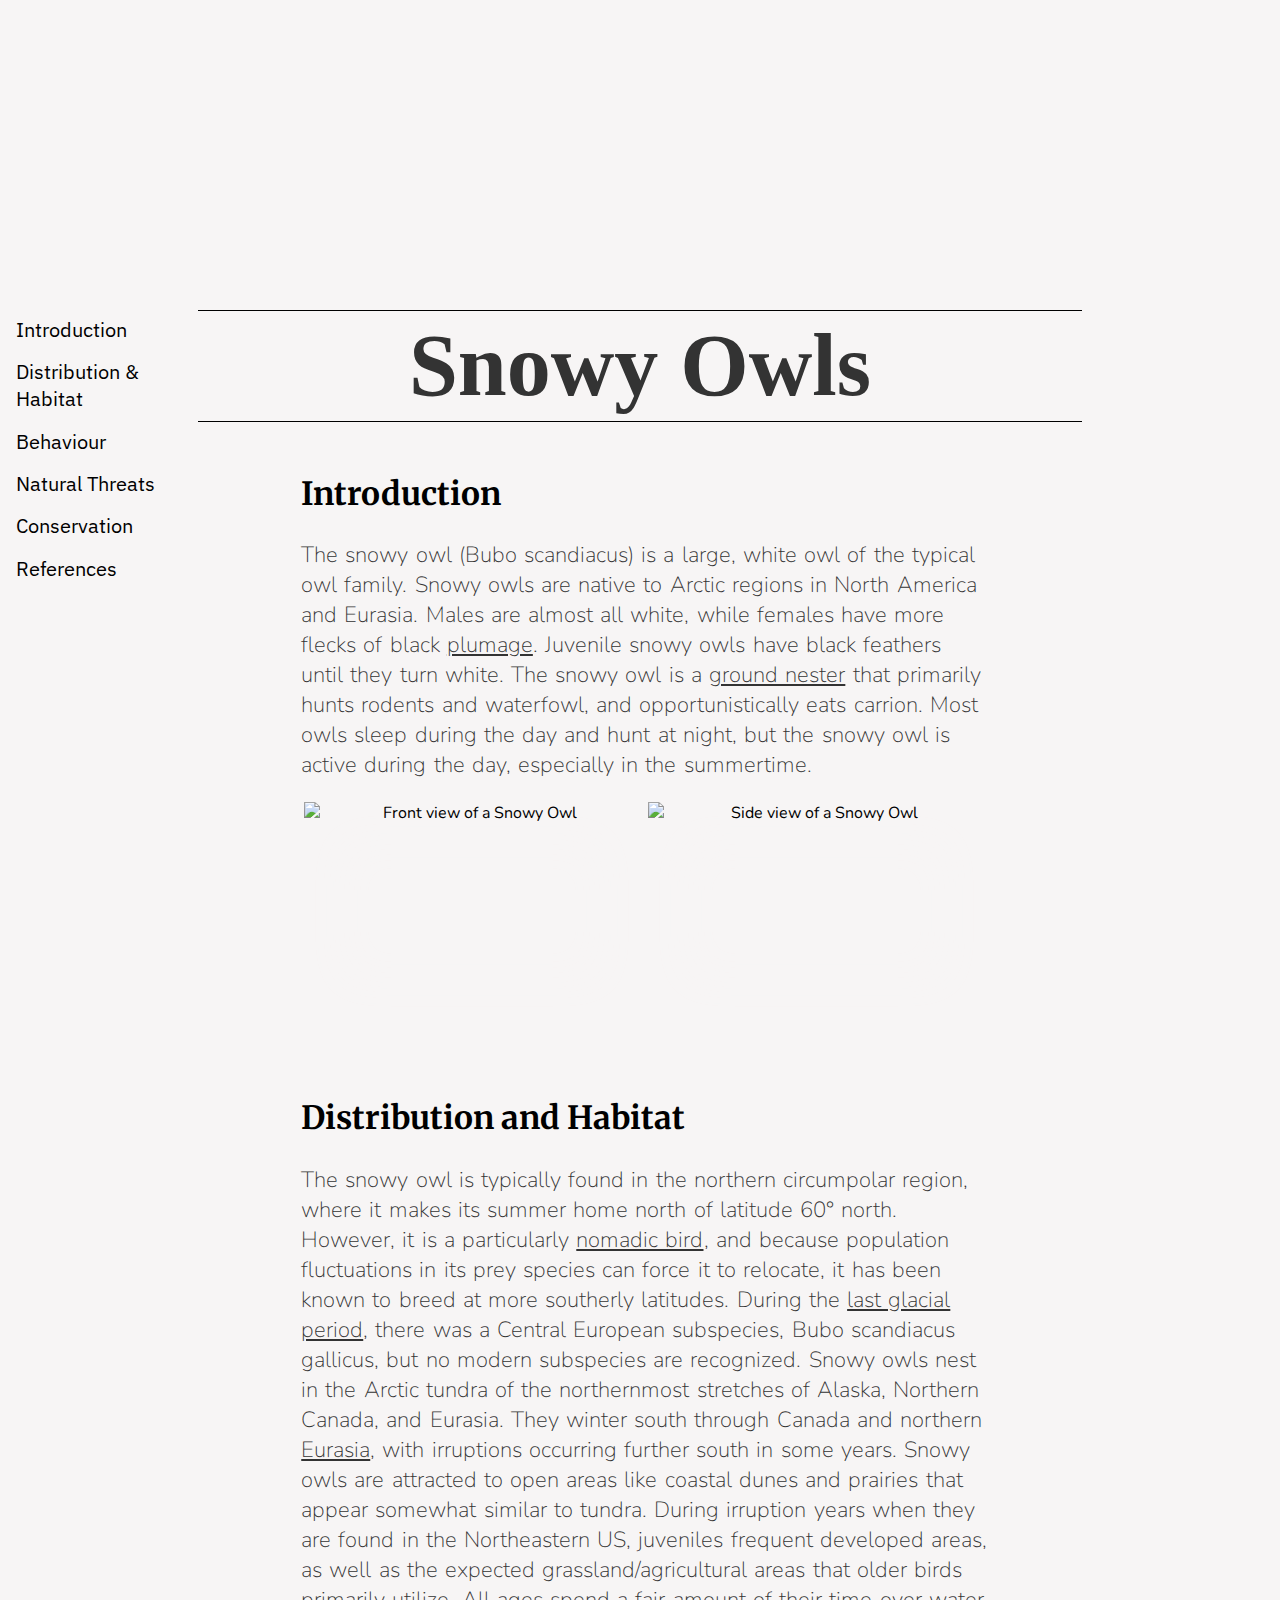
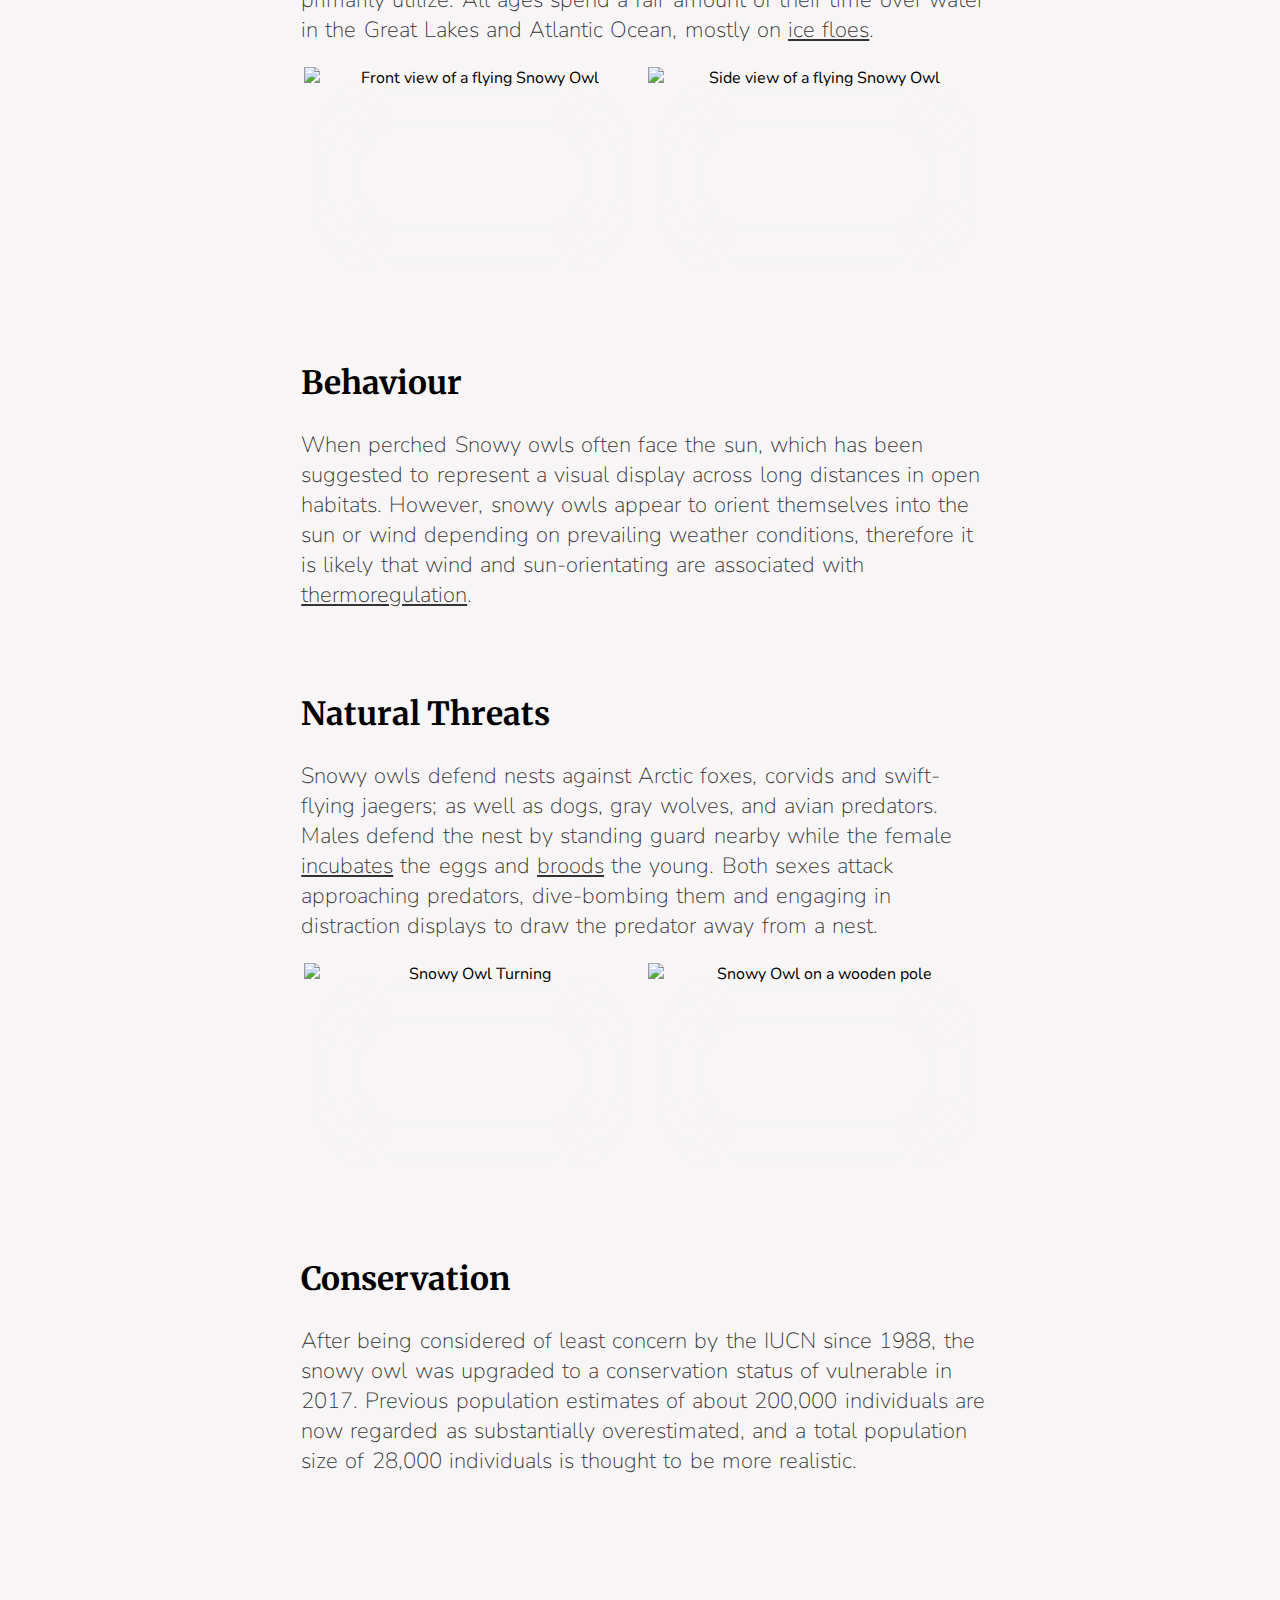
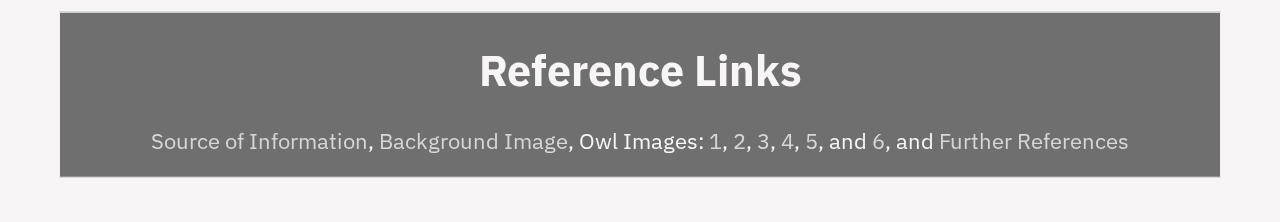
==== commit 8a937b17: "Update index.html" ====
--- a/index.html
+++ b/index.html
@@ -30,7 +30,7 @@
   </p>
 
   <p class = "body-image-container">
-      <img class = "body-image" src = "content/Close Owl.png" alt = "Front close up of a Snowy Owl">
+      <img class = "body-image" src = "content/Close Owl.png" alt = "Front view of a Snowy Owl">
       <img class = "body-image" src = "content/owlStaring.png" alt = "Side view of a Snowy Owl">
   </p>
 
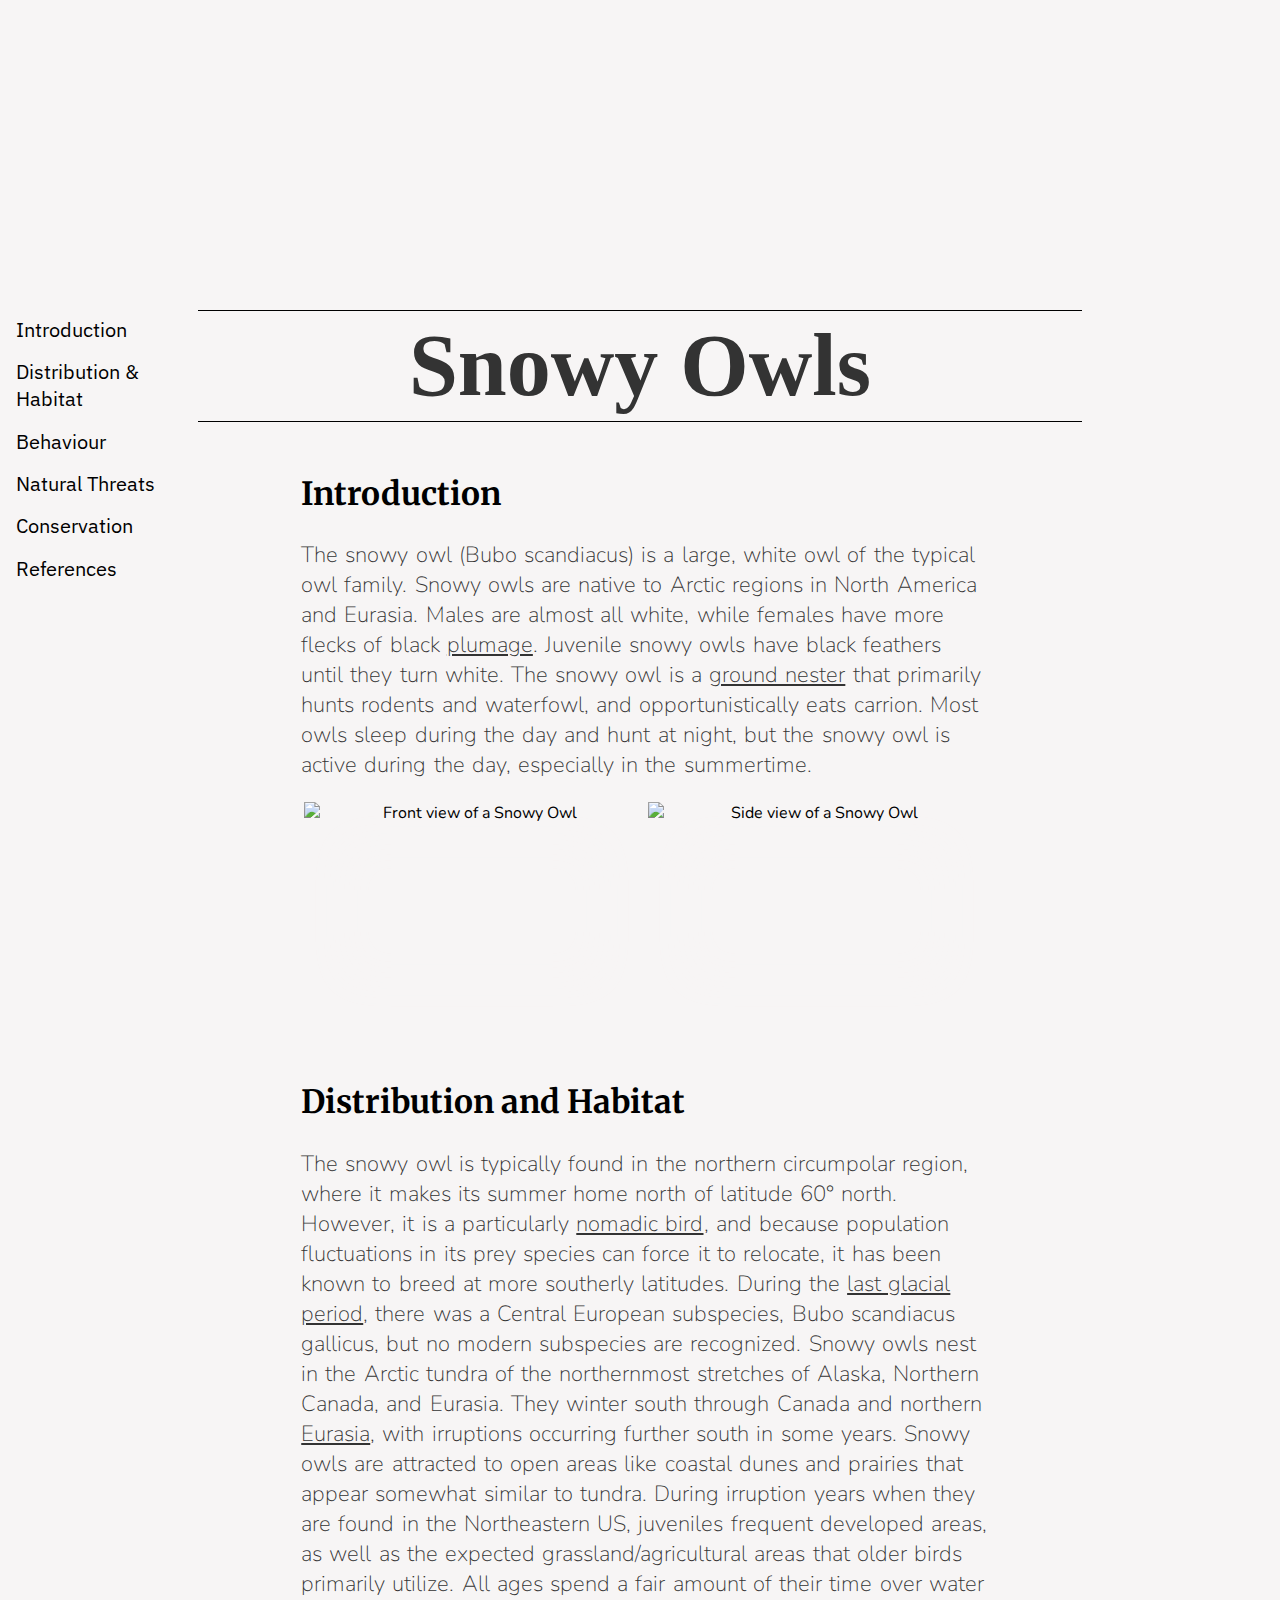
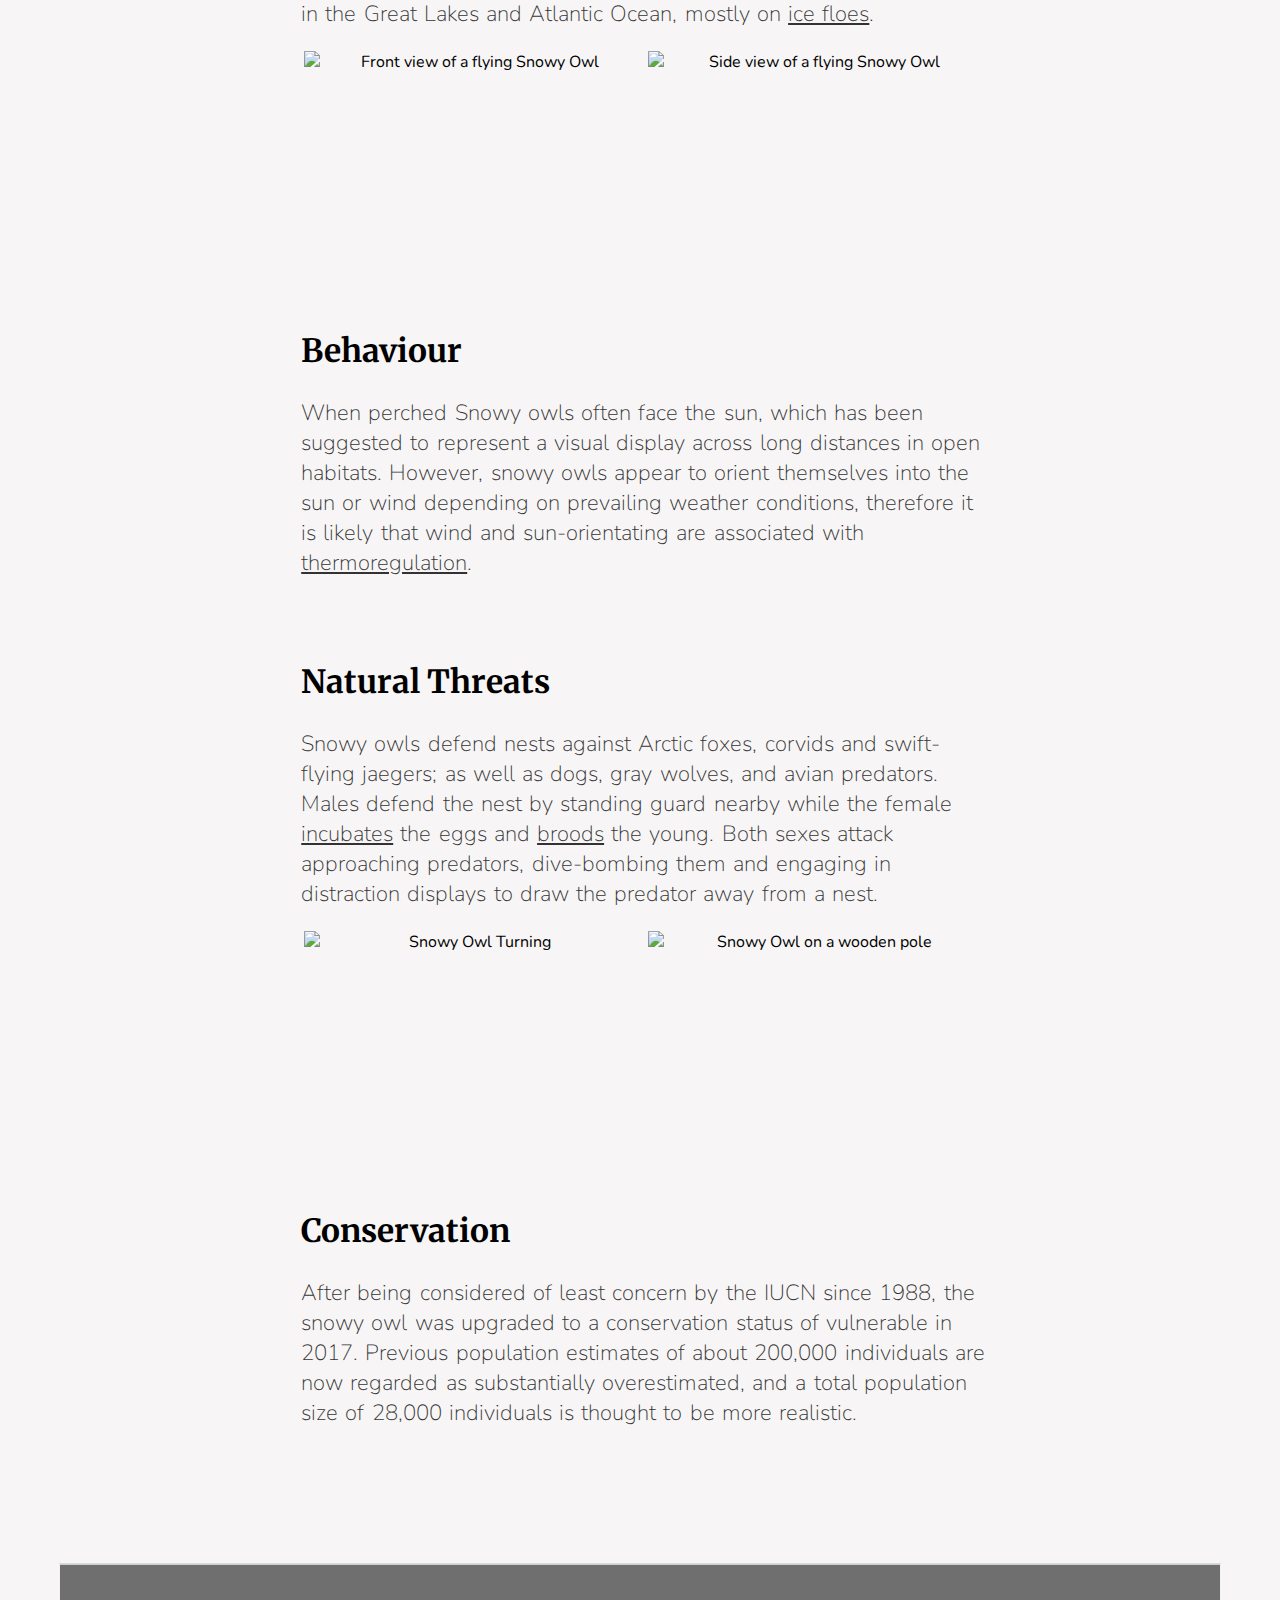
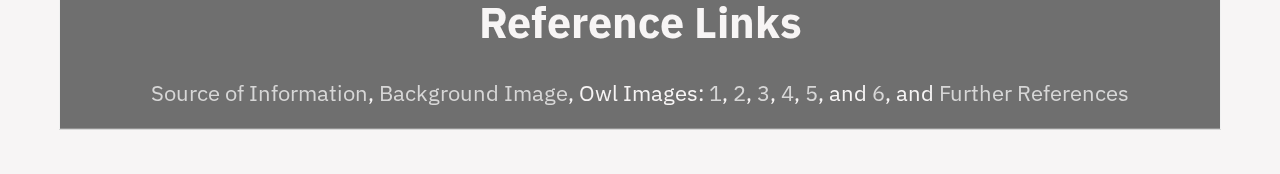
==== commit d8310d9e: "Minor Polish" ====
--- a/index.html
+++ b/index.html
@@ -29,10 +29,10 @@
     The snowy owl (Bubo scandiacus) is a large, white owl of the typical owl family. Snowy owls are native to Arctic regions in North America and Eurasia. Males are almost all white, while females have more flecks of black <a class = "subReference" href = "https://en.wikipedia.org/wiki/Plumage" target = "_blank">plumage</a>. Juvenile snowy owls have black feathers until they turn white. The snowy owl is a <a class = "subReference" href = "https://simple.wikipedia.org/wiki/Bird_nest#Ground_and_mound_nests" target = "_blank">ground nester</a> that primarily hunts rodents and waterfowl, and opportunistically eats carrion. Most owls sleep during the day and hunt at night, but the snowy owl is active during the day, especially in the summertime.
   </p>
 
-  <p class = "body-image-container">
+  <div class = "body-image-container">
       <img class = "body-image" src = "content/Close Owl.png" alt = "Front view of a Snowy Owl">
       <img class = "body-image" src = "content/owlStaring.png" alt = "Side view of a Snowy Owl">
-  </p>
+  </div>
 
   <br><br>
 
@@ -42,10 +42,10 @@
     Snowy owls nest in the Arctic tundra of the northernmost stretches of Alaska, Northern Canada, and Eurasia. They winter south through Canada and northern <a class = "subReference" href = "https://en.wikipedia.org/wiki/Eurasia" target = "_blank">Eurasia</a>, with irruptions occurring further south in some years. Snowy owls are attracted to open areas like coastal dunes and prairies that appear somewhat similar to tundra. During irruption years when they are found in the Northeastern US, juveniles frequent developed areas, as well as the expected grassland/agricultural areas that older birds primarily utilize. All ages spend a fair amount of their time over water in the Great Lakes and Atlantic Ocean, mostly on <a class = "subReference" href = "https://en.wikipedia.org/wiki/Ice_floe" target = "_blank">ice floes</a>.
   </p>
 
-  <p class = "body-image-container">
+  <div class = "body-image-container">
       <img class = "body-image" src = "content/owlFlight.png" alt = "Front view of a flying Snowy Owl">
       <img class = "body-image" src = "content/owlFlight2.png" alt = "Side view of a flying Snowy Owl">
-  </p>
+  </div>
 
   <br><br>
 
@@ -61,10 +61,10 @@
       Snowy owls defend nests against Arctic foxes, corvids and swift-flying jaegers; as well as dogs, gray wolves, and avian predators. Males defend the nest by standing guard nearby while the female <a class = "subReference" href = "https://en.wikipedia.org/wiki/Incubation" target = "_blank">incubates</a> the eggs and <a class = "subReference" href = "https://en.wikipedia.org/wiki/Brood" target = "_blank">broods</a> the young. Both sexes attack approaching predators, dive-bombing them and engaging in distraction displays to draw the predator away from a nest.
   </p>
 
-  <p class = "body-image-container">
+  <div class = "body-image-container">
       <img class = "body-image" src = "content/snowOwlTurning.png" alt = "Snowy Owl Turning">
       <img class = "body-image" src = "content/snowOwlTurning2.png" alt = "Snowy Owl on a wooden pole">
-  </p>
+  </div>
   
   <br><br>
 
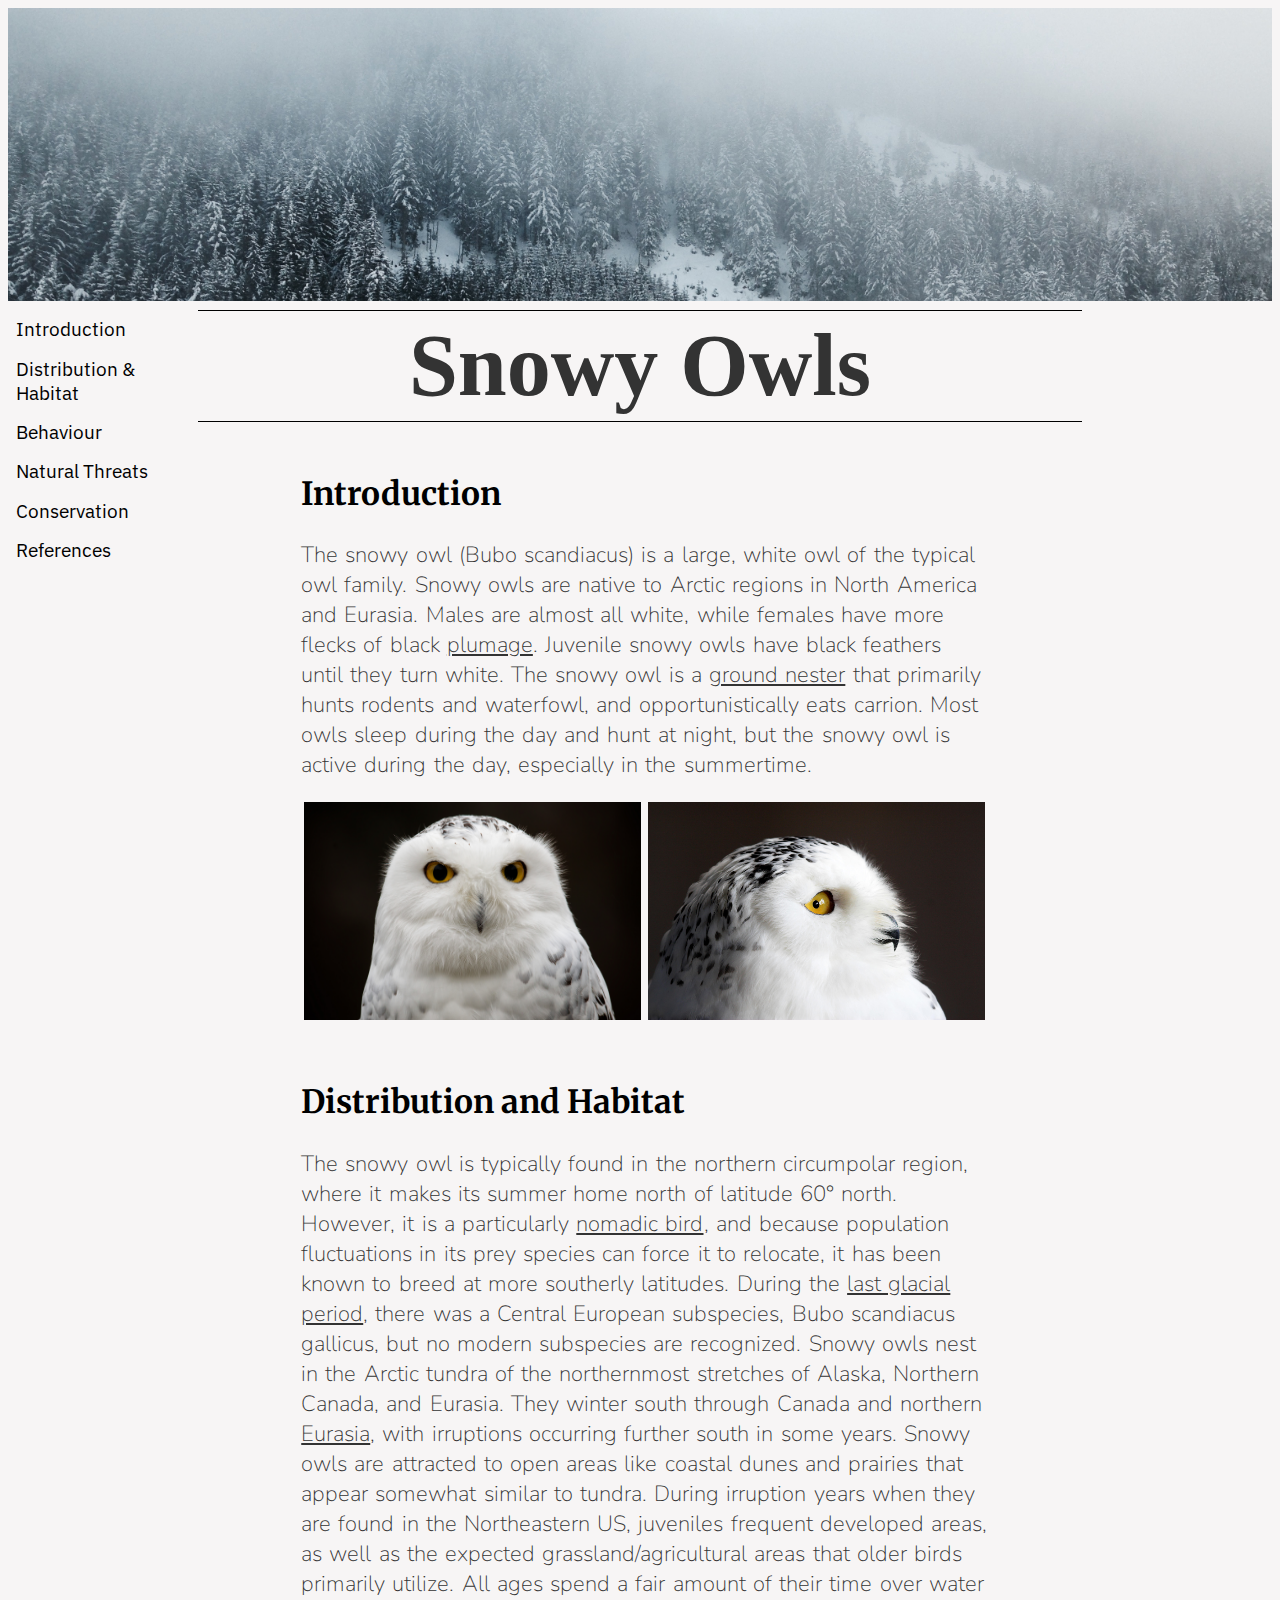
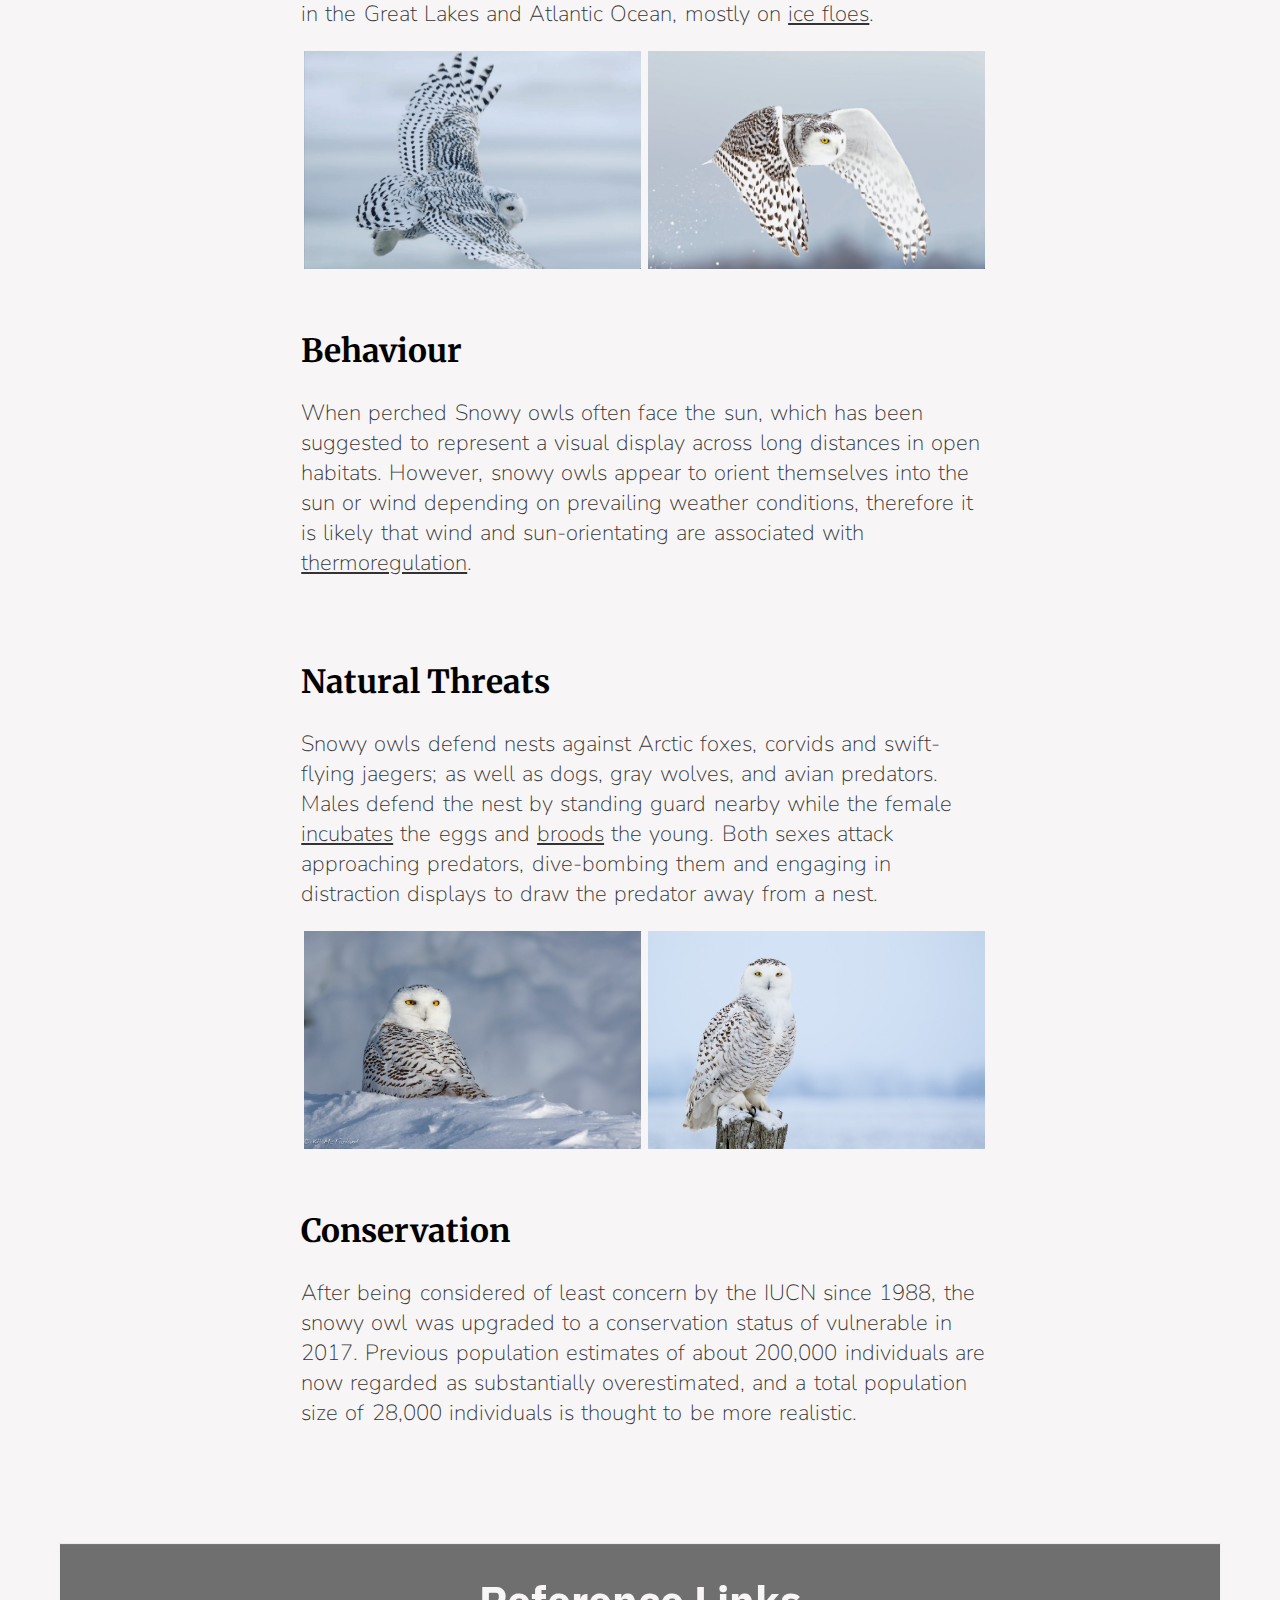
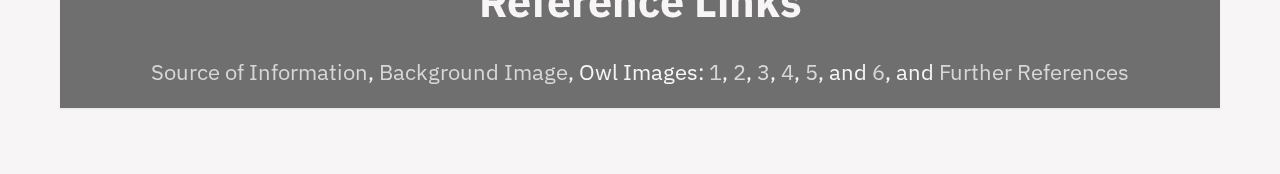
==== commit 80fef785: "Final" ====
--- a/index.html
+++ b/index.html
@@ -1,6 +1,5 @@
 <!DOCTYPE html>
 <link rel="stylesheet" type="text/css" href="main.css">
-<link rel="script" type="text/javascript" href="script.js">
 
 <title>
   Snowy Owls
@@ -30,8 +29,8 @@
   </p>
 
   <div class = "body-image-container">
-      <img class = "body-image" src = "content/Close Owl.png" alt = "Front view of a Snowy Owl">
-      <img class = "body-image" src = "content/owlStaring.png" alt = "Side view of a Snowy Owl">
+      <img class = "body-image" src = "Resources/Close Owl.png" alt = "Front view of a Snowy Owl">
+      <img class = "body-image" src = "Resources/owlStaring.png" alt = "Side view of a Snowy Owl">
   </div>
 
   <br><br>
@@ -43,8 +42,8 @@
   </p>
 
   <div class = "body-image-container">
-      <img class = "body-image" src = "content/owlFlight.png" alt = "Front view of a flying Snowy Owl">
-      <img class = "body-image" src = "content/owlFlight2.png" alt = "Side view of a flying Snowy Owl">
+      <img class = "body-image" src = "Resources/owlFlight.png" alt = "Front view of a flying Snowy Owl">
+      <img class = "body-image" src = "Resources/owlFlight2.png" alt = "Side view of a flying Snowy Owl">
   </div>
 
   <br><br>
@@ -62,8 +61,8 @@
   </p>
 
   <div class = "body-image-container">
-      <img class = "body-image" src = "content/snowOwlTurning.png" alt = "Snowy Owl Turning">
-      <img class = "body-image" src = "content/snowOwlTurning2.png" alt = "Snowy Owl on a wooden pole">
+      <img class = "body-image" src = "Resources/snowOwlTurning.png" alt = "Snowy Owl Turning">
+      <img class = "body-image" src = "Resources/snowOwlTurning2.png" alt = "Snowy Owl on a wooden pole">
   </div>
   
   <br><br>
--- a/main.css
+++ b/main.css
@@ -7,7 +7,7 @@
 }
 
 .banner-image-container {
-    background-image: url("content/Snowy_forest 3.png");
+    background-image: url("Resources/Snowy_forest 3.png");
     min-height: 32.5%;
     margin: 0% 0% 0.75% 0%;
     background-attachment: fixed;
@@ -89,7 +89,7 @@
     list-style-type: none;
     font-family: 'IBM Plex Sans', sans-serif;
     text-align: left;
-    font-size: 125%;
+    font-size: 117.5%;
 }
 
 .list-left a {
@@ -112,7 +112,7 @@
 
 .footer {
     margin: 0% 4% 0% 4%;
-    transform: translate(0, 50%);
+    transform: translate(0, 37.5%);
     border: 0.02em solid #f1f1f1;
     background-color: rgba(0,0,0, 0.55);
     text-align: center;
